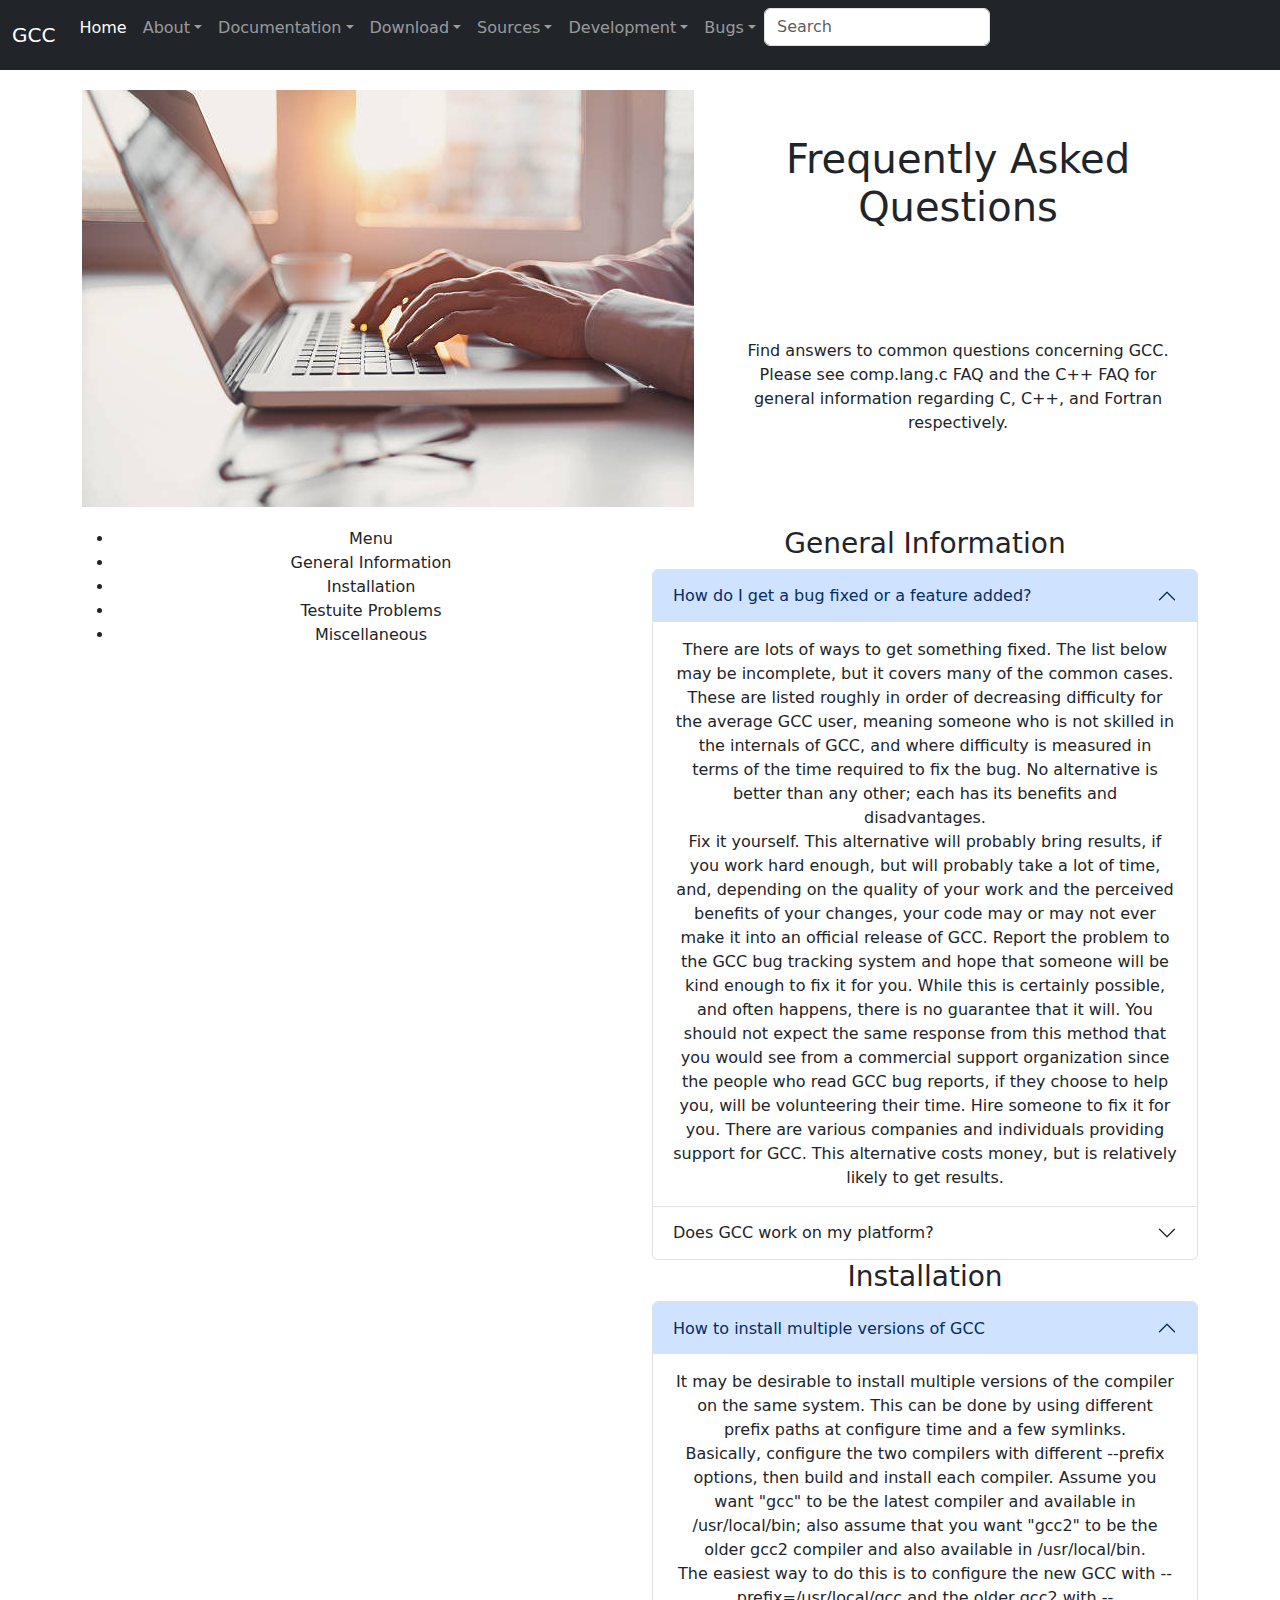
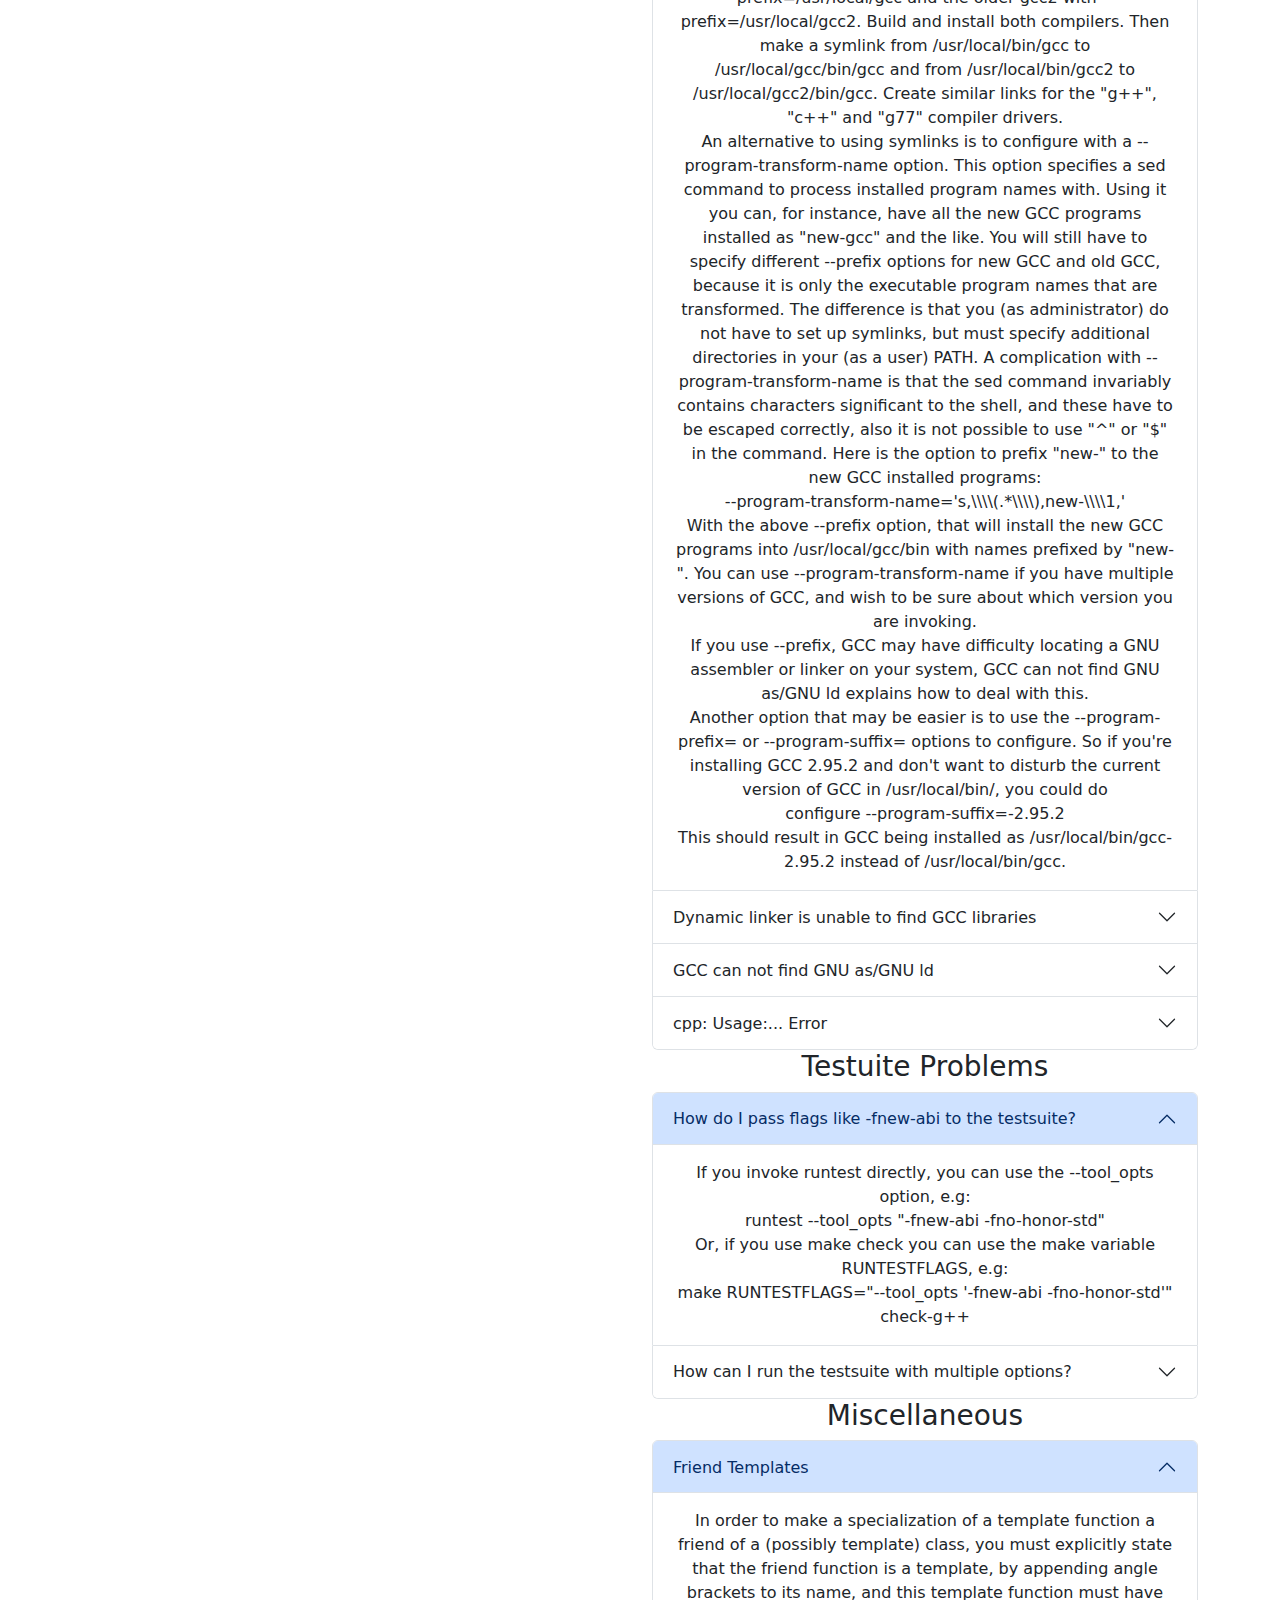
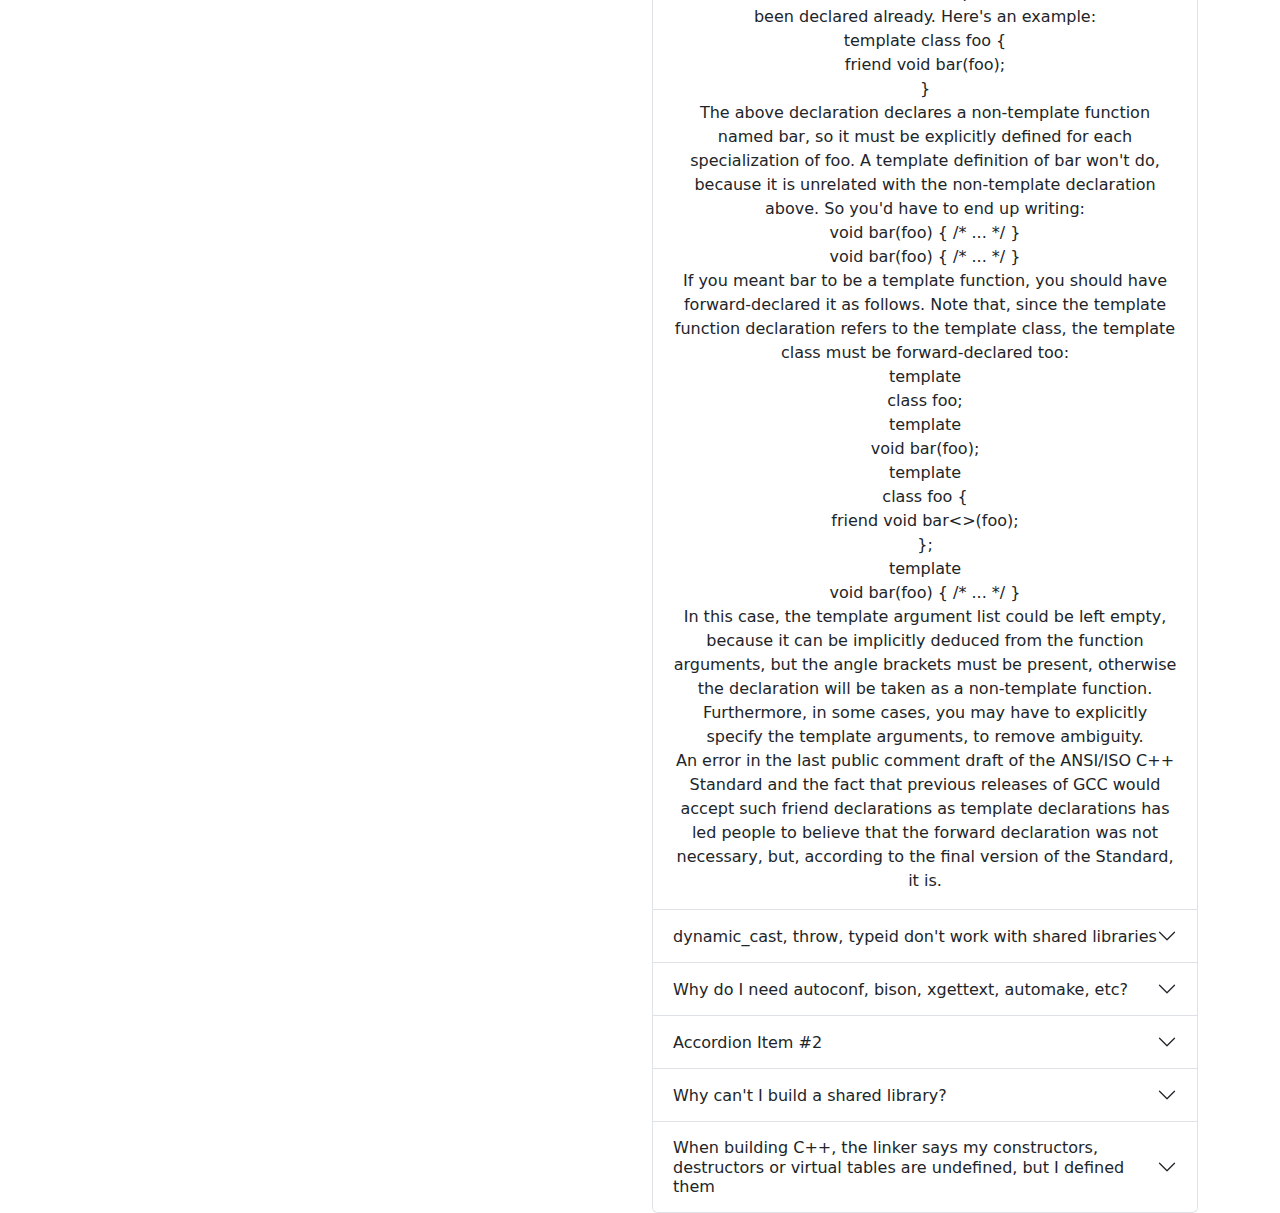
==== GNU_FAQ.html @ 2839c380 "Update GNU_FAQ.html" ====
<html>
	<head>
	<title>
	GCC GNU FAQ
	</title>
	
	<link href="https://cdn.jsdelivr.net/npm/bootstrap@5.3.3/dist/css/bootstrap.min.css" rel="stylesheet" integrity="sha384-QWTKZyjpPEjISv5WaRU9OFeRpok6YctnYmDr5pNlyT2bRjXh0JMhjY6hW+ALEwIH" crossorigin="anonymous">
	
	<style>	
		.col{
			padding-top: 20px;
		}
	
		.FAQ{
			padding-top: 45px;
		}
		
		
		.FAQpara{
			padding-top: 100px;
			padding-bottom: 20px;
			padding-right: 10px;
			padding-left: 10px;
		}
	
	</style>
	</head>
	
	<body>
	<nav class="navbar navbar-expand-lg navbar-dark bg-dark" aria-label="navbar">
		<div class="container-fluid">
			<a class="navbar-brand" href="#">GCC</a>
			<button class="navbar-toggler" type="button" data-bs-toggle="collapse" data-bs-target="#navbarGCC" aria-controls="navbarGCC" aria-expanded="false" aria-label="Toggle navigation">
				<span class="navbar-toggler-icon"></span>
			</button>

			<div class="collapse navbar-collapse" id="navbarGCC">
				<ul class="navbar-nav me-auto mb-2 mb-md-0">
					<li class="nav-item">
						<a class="nav-link active" aria-current="page" href="#">Home</a>
					</li>
					<li class="nav-item dropdown">
						<a class="nav-link dropdown-toggle" href="#" data-bs-toggle="dropdown" aria-expanded="false">About</a>
						<ul class="dropdown-menu">
							<li><a class="dropdown-item" href="https://gcc.gnu.org/gccmission.html">Mission</a></li>
							<li><a class="dropdown-item" href="https://gcc.gnu.org/releases.html">Releases</a></li>
							<li><a class="dropdown-item" href="https://gcc.gnu.org/snapshots.html">Snapshots</a></li>
							<li><a class="dropdown-item" href="https://gcc.gnu.org/lists.html">Mailing Lists</a></li>
							<li><a class="dropdown-item" href="https://gcc.gnu.org/onlinedocs/gcc/Contributors.html">Contributors</a></li>
						</ul>
					</li>
					<li class="nav-item dropdown">
						<a class="nav-link dropdown-toggle" href="#" data-bs-toggle="dropdown" aria-expanded="false">Documentation</a>
						<ul class="dropdown-menu">
							<li><a class="dropdown-item" href="https://gcc.gnu.org/install/">Installation</a></li>
							<li><a class="dropdown-item" href="https://gcc.gnu.org/install/specific.html">Platforms</a></li>
							<li><a class="dropdown-item" href="https://gcc.gnu.org/onlinedocs/">Manual</a></li>
							<li><a class="dropdown-item" href="#">FAQ</a></li>
							<li><a class="dropdown-item" href="https://gcc.gnu.org/wiki">Wiki</a></li>
							<li><a class="dropdown-item" href="https://gcc.gnu.org/readings.html">Pointers</a></li>
						</ul>
					</li>
					<li class="nav-item dropdown">
						<a class="nav-link dropdown-toggle" href="#" data-bs-toggle="dropdown" aria-expanded="false">Download</a>
						<ul class="dropdown-menu">
							<li><a class="dropdown-item" href="https://gcc.gnu.org/mirrors.html">Mirrors</a></li>
							<li><a class="dropdown-item" href="https://gcc.gnu.org/install/binaries.html">Binaries</a></li>
						</ul>
					</li>
					<li class="nav-item dropdown">
						<a class="nav-link dropdown-toggle" href="#" data-bs-toggle="dropdown" aria-expanded="false">Sources</a>
						<ul class="dropdown-menu">
							<li><a class="dropdown-item" href="https://gcc.gnu.org/git.html">Git</a></li>
							<li><a class="dropdown-item" href="https://gcc.gnu.org/gitwrite.html">...write access</a></li>
							<li><a class="dropdown-item" href="https://gcc.gnu.org/rsync.html">Rsync</a></li>
						</ul>
					</li>
					<li class="nav-item dropdown">
						<a class="nav-link dropdown-toggle" href="#" data-bs-toggle="dropdown" aria-expanded="false">Development</a>
						<ul class="dropdown-menu">
							<li><a class="dropdown-item" href="https://gcc.gnu.org/develop.html">Plan</a></li>
							<li><a class="dropdown-item" href="https://gcc.gnu.org/develop.html#timeline">Timeline</a></li>
							<li><a class="dropdown-item" href="https://gcc.gnu.org/contribute.html">Contributing</a></li>
							<li><a class="dropdown-item" href="https://gcc.gnu.org/contributewhy.html">Why contribute?</a></li>
							<li><a class="dropdown-item" href="https://gcc.gnu.org/projects/">Open projects</a></li>
							<li><a class="dropdown-item" href="https://gcc.gnu.org/frontends.html">Front ends</a></li>
							<li><a class="dropdown-item" href="https://gcc.gnu.org/backends.html">Back ends</a></li>
							<li><a class="dropdown-item" href="https://gcc.gnu.org/extensions.html">Extensions</a></li>
							<li><a class="dropdown-item" href="https://gcc.gnu.org/testing/">Testing</a></li>
							<li><a class="dropdown-item" href="https://gcc.gnu.org/benchmarks/">Benchmarks</a></li>
							<li><a class="dropdown-item" href="https://gcc.gnu.org/translation.html">Translations</a></li>
						</ul>
					</li>
					<li class="nav-item dropdown">
						<a class="nav-link dropdown-toggle" href="#" data-bs-toggle="dropdown" aria-expanded="false">Bugs</a>
						<ul class="dropdown-menu">
							<li><a class="dropdown-item" href="https://gcc.gnu.org/bugs/#known">Known bugs</a></li>
							<li><a class="dropdown-item" href="https://gcc.gnu.org/bugs/">How to report</a></li>
							<li><a class="dropdown-item" href="https://gcc.gnu.org/bugzilla/">Bug tracker</a></li>
							<li><a class="dropdown-item" href="https://gcc.gnu.org/bugs/management.html">Management</a></li>
						</ul>
					</li>
				<form role="search">
					<input class="form-control" type="search" placeholder="Search" aria-label="Search">
				</form>
			</div>
		</div>
	</nav>
	
	
	<div class="container text-center">
		<div class="row">
			<div class="col" "p-2 g-col-6">
				<img src="ComputerImage.jpg" alt= "Person typing on a comupter">
			</div>
			<div class="col" "p-2 g-col-6"> 
				<h1 class="FAQ">Frequently Asked Questions</h1>
			
			<div class="pcol" "p-2 g-col-6"> 
				<div class="FAQpara">
					<p>Find answers to common questions concerning GCC.		
					Please see comp.lang.c FAQ and the C++ FAQ for general information regarding C, C++, and Fortran respectively.
					</p>
				</div>
		</div>
    </div>

	<div class="container text-center" "p-2 g-col-2">
		<div class="row">
			<div class="col">
				<ul class="Menu">
					<li><span class="dropdown-item-text">Menu</span></li>
					<li><a class="dropdown-item" href="#">General Information</a></li>
					<li><a class="dropdown-item" href="#">Installation</a></li>
					<li><a class="dropdown-item" href="#">Testuite Problems</a></li>
					<li><a class="dropdown-item" href="#">Miscellaneous</a></li>
				</ul>
			</div>
			<div class="col" "p-2 g-col-8">
				<h3>General Information</h3>
					<div class="accordion" id="accordionExample">
						<div class="accordion-item">
							<h2 class="accordion-header">
							<button class="accordion-button" type="button" data-bs-toggle="collapse" data-bs-target="#collapseOne" aria-expanded="true" aria-controls="collapseOne">
							How do I get a bug fixed or a feature added?
							</button>
							</h2>
					<div id="collapseOne" class="accordion-collapse collapse show" data-bs-parent="#accordionExample">
						<div class="accordion-body">
							There are lots of ways to get something fixed. The list below may be incomplete, but it covers many of the common cases. These are listed roughly in order of decreasing difficulty for the average GCC user, meaning someone who is not skilled in the internals of GCC, and where difficulty is measured in terms of the time required to fix the bug. No alternative is better than any other; each has its benefits and disadvantages.
							<br>
							Fix it yourself. This alternative will probably bring results, if you work hard enough, but will probably take a lot of time, and, depending on the quality of your work and the perceived benefits of your changes, your code may or may not ever make it into an official release of GCC.
							Report the problem to the GCC bug tracking system and hope that someone will be kind enough to fix it for you. While this is certainly possible, and often happens, there is no guarantee that it will. You should not expect the same response from this method that you would see from a commercial support organization since the people who read GCC bug reports, if they choose to help you, will be volunteering their time.
							Hire someone to fix it for you. There are various companies and individuals providing support for GCC. This alternative costs money, but is relatively likely to get results.
						</div>
					</div>
					</div>
						<div class="accordion-item">
							<h2 class="accordion-header">
							<button class="accordion-button collapsed" type="button" data-bs-toggle="collapse" data-bs-target="#collapseTwo" aria-expanded="false" aria-controls="collapseTwo">
							Does GCC work on my platform?
							</button>
							</h2>
					<div id="collapseTwo" class="accordion-collapse collapse" data-bs-parent="#accordionExample">
						<div class="accordion-body">
							The host/target specific installation notes for GCC include information about known problems with installing or using GCC on particular platforms. These are included in the sources for a release in INSTALL/specific.html, and the latest version is always available at the GCC web site. There you also find reports around successful builds.
<!--add link!-->
						</div>
					</div>
					</div>
					</div>
	
		<h3>Installation</h3>
			<div class="accordion" id="accordionExample">
				<div class="accordion-item">
					<h2 class="accordion-header">
						<button class="accordion-button" type="button" data-bs-toggle="collapse" data-bs-target="#collapseOne" aria-expanded="true" aria-controls="collapseOne">
						How to install multiple versions of GCC

					</button>
					</h2>
					<div id="collapseOne" class="accordion-collapse collapse show" data-bs-parent="#accordionExample">
						<div class="accordion-body">
							It may be desirable to install multiple versions of the compiler on the same system. This can be done by using different prefix paths at configure time and a few symlinks.
							<br>
							Basically, configure the two compilers with different --prefix options, then build and install each compiler. Assume you want "gcc" to be the latest compiler and available in /usr/local/bin; also assume that you want "gcc2" to be the older gcc2 compiler and also available in /usr/local/bin.
							<br>
							The easiest way to do this is to configure the new GCC with --prefix=/usr/local/gcc and the older gcc2 with --prefix=/usr/local/gcc2. Build and install both compilers. Then make a symlink from /usr/local/bin/gcc to /usr/local/gcc/bin/gcc and from /usr/local/bin/gcc2 to /usr/local/gcc2/bin/gcc. Create similar links for the "g++", "c++" and "g77" compiler drivers.
							<br>	
							An alternative to using symlinks is to configure with a --program-transform-name option. This option specifies a sed command to process installed program names with. Using it you can, for instance, have all the new GCC programs installed as "new-gcc" and the like. You will still have to specify different --prefix options for new GCC and old GCC, because it is only the executable program names that are transformed. The difference is that you (as administrator) do not have to set up symlinks, but must specify additional directories in your (as a user) PATH. A complication with --program-transform-name is that the sed command invariably contains characters significant to the shell, and these have to be escaped correctly, also it is not possible to use "^" or "$" in the command. Here is the option to prefix "new-" to the new GCC installed programs:
							<br>
							--program-transform-name='s,\\\\(.*\\\\),new-\\\\1,'
							<br>
							With the above --prefix option, that will install the new GCC programs into /usr/local/gcc/bin with names prefixed by "new-". You can use --program-transform-name if you have multiple versions of GCC, and wish to be sure about which version you are invoking.
							<br>
							If you use --prefix, GCC may have difficulty locating a GNU assembler or linker on your system, GCC can not find GNU as/GNU ld explains how to deal with this.
							<br>
							Another option that may be easier is to use the --program-prefix= or --program-suffix= options to configure. So if you're installing GCC 2.95.2 and don't want to disturb the current version of GCC in /usr/local/bin/, you could do
							<br>
							configure --program-suffix=-2.95.2 <other configure options>
							<br>
							This should result in GCC being installed as /usr/local/bin/gcc-2.95.2 instead of /usr/local/bin/gcc.
							</div>
						</div>
				</div>
				<div class="accordion-item">
					<h2 class="accordion-header">
					<button class="accordion-button collapsed" type="button" data-bs-toggle="collapse" data-bs-target="#collapseITwo" aria-expanded="false" aria-controls="collapseITwo">
						Dynamic linker is unable to find GCC libraries

					</button>
					</h2>
					<div id="collapseITwo" class="accordion-collapse collapse" data-bs-parent="#accordionInstall">
					<div class="accordion-body">
						This problem manifests itself by programs not finding shared libraries they depend on when the programs are started. (This often shows around libstdc++.)
						<br>
						GCC does not specify a runpath so that the dynamic linker can find dynamic libraries at runtime.
						<br>
						The short explanation is that if you always pass a -R option to the linker, your programs become dependent on directories which may be NFS mounted, and programs — even those which do not require these directories — may hang unnecessarily when an NFS server goes down. (SunOS effectively always passed a -R option for every -L option; this was a bad idea, and it was removed for Solaris.)
						<br>
						However, if you feel you really need such an option to be passed automatically to the linker, you may add it to a GCC specs file. This file can be created using gcc -dumpspecs and passed to GCC using the -specs= option. You may add linker flags such as -R or -rpath, depending on platform and linker, to the *link or *lib specs.
						<br>
						Alternately the syntax -Wl,option can be used to ask GCC to transfer the flag option to the linker.
						<br>
						Another alternative is to install a wrapper script around gcc, g++ or ld that adds the appropriate directory to the environment variable LD_RUN_PATH or equivalent (again, it's platform-dependent).

					</div>
					</div>
				</div>
				<div class="accordion-item">
					<h2 class="accordion-header">
					<button class="accordion-button collapsed" type="button" data-bs-toggle="collapse" data-bs-target="#collapseIThree" aria-expanded="false" aria-controls="collapseIThree">
						GCC can not find GNU as/GNU ld

					</button>
					</h2>
					<div id="collapseIThree" class="accordion-collapse collapse" data-bs-parent="#accordionInstall">
					<div class="accordion-body">
						GCC searches the PATH for an assembler and a linker, but it only does so after searching a directory list hard-coded in the GCC executables. Since, on most platforms, the hard-coded list includes directories in which the system assembler and linker can be found, you may have to take one of the following actions to arrange that GCC uses the GNU versions of those programs.
						<br>
						To ensure that GCC finds the GNU assembler (the GNU linker), which are required by some configurations, you should configure these with the same --prefix option as you used for GCC. Then build & install GNU as (GNU ld) and proceed with building GCC.
						<br>
						Another alternative is to create links to GNU as and ld in any of the directories printed by the command `gcc -print-search-dirs | grep '^programs:''. The link to `ld' should be named `real-ld' if `ld' already exists. If such links do not exist while you're compiling GCC, you may have to create them in the build directories too, within the gcc directory and in all the gcc/stage* subdirectories.
						<br>
						GCC 2.95 allows you to specify the full pathname of the assembler and the linker to use. The configure flags are `--with-as=/path/to/as' and `--with-ld=/path/to/ld'. GCC will try to use these pathnames before looking for `as' or `(real-)ld' in the standard search dirs. If, at configure-time, the specified programs are found to be GNU utilities, `--with-gnu-as' and `--with-gnu-ld' need not be used; these flags will be auto-detected. One drawback of this option is that it won't allow you to override the search path for assembler and linker with command-line options -B/path/ if the specified filenames exist.


					</div>
				</div>
				</div>
				<div class="accordion-item">
					<h2 class="accordion-header">
					<button class="accordion-button collapsed" type="button" data-bs-toggle="collapse" data-bs-target="#collapseIFour" aria-expanded="false" aria-controls="collapseIFour">
						cpp: Usage:... Error
					</button>
					</h2>
					<div id="collapseIFour" class="accordion-collapse collapse" data-bs-parent="#accordionInstall">
					<div class="accordion-body">
					<button class="accordion-button collapsed" type="button" data-bs-toggle="collapse" data-bs-target="#collapseIFour" aria-expanded="false" aria-controls="collapseIFour">
						If you get an error like this when building GCC (particularly when building __mulsi3), then you likely have a problem with your environment variables.
						<br>
							cpp: Usage: /usr/lib/gcc-lib/i586-unknown-linux-gnulibc1/2.7.2.3/cpp
							[switches] input output
						<br>
						First look for an explicit '.' in either LIBRARY_PATH or GCC_EXEC_PREFIX from your environment. If you do not find an explicit '.', look for an empty pathname in those variables. Note that ':' at either the start or end of these variables is an implicit '.' and will cause problems.
						<br>
						Also note '::' in these paths will also cause similar problems.
					</div>
					</div>
				</div>
		</div>
		
		<h3>Testuite Problems</h3>
			<div class="accordion" id="accordionExample">
				<div class="accordion-item">
					<h2 class="accordion-header">
						<button class="accordion-button" type="button" data-bs-toggle="collapse" data-bs-target="#collapseOne" aria-expanded="true" aria-controls="collapseOne">
						How do I pass flags like -fnew-abi to the testsuite?
						</button>
						</h2>
						<div id="collapseOne" class="accordion-collapse collapse show" data-bs-parent="#accordionExample">
						<div class="accordion-body">
						If you invoke runtest directly, you can use the --tool_opts option, e.g:
						<br>
						runtest --tool_opts "-fnew-abi -fno-honor-std" <other options>
						<br>
						Or, if you use make check you can use the make variable RUNTESTFLAGS, e.g:
						<br>
						make RUNTESTFLAGS="--tool_opts '-fnew-abi -fno-honor-std'" check-g++
					</div>
					</div>
					</div>
					<div class="accordion-item">
						<h2 class="accordion-header">
							<button class="accordion-button collapsed" type="button" data-bs-toggle="collapse" data-bs-target="#collapseTPTwo" aria-expanded="false" aria-controls="collapseTPTwo">
						How can I run the testsuite with multiple options?

							</button>
						</h2>
						<div id="collapseTPTwo" class="accordion-collapse collapse" data-bs-parent="#accordionTP">
						<div class="accordion-body">
						If you invoke runtest directly, you can use the --target_board option, e.g:
						<br>
						runtest --target_board "unix{-fPIC,-fpic,}" <other options>
						<br>
						Or, if you use make check you can use the make variable RUNTESTFLAGS, e.g:
						<br>
						make RUNTESTFLAGS="--target_board 'unix{-fPIC,-fpic,}'" check-gcc
						<br>
						Either of these examples will run the tests three times. Once with -fPIC, once with -fpic, and once with no additional flags.
						<br>
						This technique is particularly useful on multilibbed targets.
						</div>
						</div>
				  </div>
				</div>
		
		<h3>Miscellaneous</h3>
			<div class="accordion" id="accordionExample">
				<div class="accordion-item">
					<h2 class="accordion-header">
						<button class="accordion-button" type="button" data-bs-toggle="collapse" data-bs-target="#collapseOne" aria-expanded="true" aria-controls="collapseOne">
							Friend Templates
						</button>
					</h2>
			<div id="collapseOne" class="accordion-collapse collapse show" data-bs-parent="#accordionExample">
				<div class="accordion-body">
					In order to make a specialization of a template function a friend of a (possibly template) class, you must explicitly state that the friend function is a template, by appending angle brackets to its name, and this template function must have been declared already. Here's an example:
					<br>
					template <typename T> class foo {
					<br>
					friend void bar(foo<T>);
					<br>
					}
					<br>
					The above declaration declares a non-template function named bar, so it must be explicitly defined for each specialization of foo. A template definition of bar won't do, because it is unrelated with the non-template declaration above. So you'd have to end up writing:
					<br>
					void bar(foo<int>) { /* ... */ }
					<br>
					void bar(foo<void>) { /* ... */ }
					<br>
					If you meant bar to be a template function, you should have forward-declared it as follows. Note that, since the template function declaration refers to the template class, the template class must be forward-declared too:
					<br>
					template <typename T>
					<br>
					class foo;
					<br>
					template <typename T>
					<br>
					void bar(foo<T>);
					<br>
					template <typename T>
					<br>
					class foo {
					<br>
					friend void bar<>(foo<T>);
					<br>
					};
					<br>
					template <typename T>
					<br>
					void bar(foo<T>) { /* ... */ }
					<br>
					In this case, the template argument list could be left empty, because it can be implicitly deduced from the function arguments, but the angle brackets must be present, otherwise the declaration will be taken as a non-template function. Furthermore, in some cases, you may have to explicitly specify the template arguments, to remove ambiguity.
					<br>
					An error in the last public comment draft of the ANSI/ISO C++ Standard and the fact that previous releases of GCC would accept such friend declarations as template declarations has led people to believe that the forward declaration was not necessary, but, according to the final version of the Standard, it is.
					<br>			
				</div>
			</div>
				</div>
				<div class="accordion-item">
					<h2 class="accordion-header">
						<button class="accordion-button collapsed" type="button" data-bs-toggle="collapse" data-bs-target="#collapseTwo" aria-expanded="false" aria-controls="collapseTwo">
							dynamic_cast, throw, typeid don't work with shared libraries
						</button>
					</h2>
				<div id="collapseTwo" class="accordion-collapse collapse" data-bs-parent="#accordionExample">
				<div class="accordion-body">
					The new C++ ABI in the GCC 3.0 series uses address comparisons, rather than string compares, to determine type equality. This leads to better performance. Like other objects that have to be present in the final executable, these std::type_info objects have what is called vague linkage because they are not tightly bound to any one particular translation unit (object file). The compiler has to emit them in any translation unit that requires their presence, and then rely on the linking and loading process to make sure that only one of them is active in the final executable. With static linking all of these symbols are resolved at link time, but with dynamic linking, further resolution occurs at load time. You have to ensure that objects within a shared library are resolved against objects in the executable and other shared libraries.
					<br>
					For a program which is linked against a shared library, no additional precautions are needed.
					<br>
					You cannot create a shared library with the "-Bsymbolic" option, as that prevents the resolution described above.
					<br>
					If you use dlopen to explicitly load code from a shared library, you must do several things. First, export global symbols from the executable by linking it with the "-E" flag (you will have to specify this as "-Wl,-E" if you are invoking the linker in the usual manner from the compiler driver, g++). You must also make the external symbols in the loaded library available for subsequent libraries by providing the RTLD_GLOBAL flag to dlopen. The symbol resolution can be immediate or lazy.
					<br>
					Template instantiations are another, user visible, case of objects with vague linkage, which needs similar resolution. If you do not take the above precautions, you may discover that a template instantiation with the same argument list, but instantiated in multiple translation units, has several addresses, depending in which translation unit the address is taken. (This is not an exhaustive list of the kind of objects which have vague linkage and are expected to be resolved during linking & loading.)
					<br>
					If you are worried about different objects with the same name colliding during the linking or loading process, then you should use namespaces to disambiguate them. Giving distinct objects with global linkage the same name is a violation of the One Definition Rule (ODR) [basic.def.odr].
					<br>
					For more details about the way that GCC implements these and other C++ features, please read the C++ ABI specification. Note the std::type_info objects which must be resolved all begin with "_ZTS". Refer to ld's documentation for a description of the "-E" & "-Bsymbolic" flags.
				</div>
				</div>
			</div>
				<div class="accordion-item">
					<h2 class="accordion-header">
						<button class="accordion-button collapsed" type="button" data-bs-toggle="collapse" data-bs-target="#collapseThree" aria-expanded="false" aria-controls="collapseThree">
							Why do I need autoconf, bison, xgettext, automake, etc?

						</button>
					</h2>
				<div id="collapseThree" class="accordion-collapse collapse" data-bs-parent="#accordionExample">
				<div class="accordion-body">
						If you're using diffs up dated from one snapshot to the next, or if you're using the SVN repository, you may need several additional programs to build GCC.
						<br>
						These include, but are not necessarily limited to autoconf, automake, bison, and xgettext.
						<br>
						This is necessary because neither diff nor cvs keep timestamps correct. This causes problems for generated files as "make" may think those generated files are out of date and try to regenerate them.
						<br>
						An easy way to work around this problem is to use the gcc_update script in the contrib subdirectory of GCC, which handles this transparently without requiring installation of any additional tools.
						<br>
						If you modified some sources or when building from SVN you may also need some additional tools.
				</div>
				</div>
				</div>
				<div class="accordion-item">
					<h2 class="accordion-header">
						<button class="accordion-button collapsed" type="button" data-bs-toggle="collapse" data-bs-target="#collapseTwo" aria-expanded="false" aria-controls="collapseTwo">
							Accordion Item #2
						</button>
					</h2>
				<div id="collapseTwo" class="accordion-collapse collapse" data-bs-parent="#accordionExample">
				<div class="accordion-body">
					<strong>This is the second item's accordion body.</strong> It is hidden by default, until the collapse plugin adds the appropriate classes that we use to style each element. These classes control the overall appearance, as well as the showing and hiding via CSS transitions. You can modify any of this with custom CSS or overriding our default variables. It's also worth noting that just about any HTML can go within the <code>.accordion-body</code>, though the transition does limit overflow.
				</div>
				</div>
			</div>
			<div class="accordion-item">
					<h2 class="accordion-header">
						<button class="accordion-button collapsed" type="button" data-bs-toggle="collapse" data-bs-target="#collapseTwo" aria-expanded="false" aria-controls="collapseTwo">
							Why can't I build a shared library?

						</button>
					</h2>
				<div id="collapseTwo" class="accordion-collapse collapse" data-bs-parent="#accordionExample">
				<div class="accordion-body">
					When building a shared library you may get an error message from the linker like `assert pure-text failed:' or `DP relative code in file'.
					<br>
					This kind of error occurs when you've failed to provide proper flags to gcc when linking the shared library.
					<br>
					You can get this error even if all the .o files for the shared library were compiled with the proper PIC option. When building a shared library, gcc will compile additional code to be included in the library. That additional code must also be compiled with the proper PIC option.
					<br>
					Adding the proper PIC option (-fpic or -fPIC) to the link line which creates the shared library will fix this problem on targets that support PIC in this manner. For example:
					<br>
					gcc -c -fPIC myfile.c
					<br>
					gcc -shared -o libmyfile.so -fPIC myfile.o

				</div>
				</div>
			</div>
			<div class="accordion-item">
					<h2 class="accordion-header">
						<button class="accordion-button collapsed" type="button" data-bs-toggle="collapse" data-bs-target="#collapseTwo" aria-expanded="false" aria-controls="collapseTwo">
							When building C++, the linker says my constructors, destructors or virtual tables are undefined, but I defined them

						</button>
					</h2>
				<div id="collapseTwo" class="accordion-collapse collapse" data-bs-parent="#accordionExample">
				<div class="accordion-body">
				The ISO C++ Standard specifies that all virtual methods of a class that are not pure-virtual must be defined, but does not require any diagnostic for violations of this rule [class.virtual]/8. Based on this assumption, GCC will only emit the implicitly defined constructors, the assignment operator, the destructor and the virtual table of a class in the translation unit that defines its first such non-inline method.
				<br>
				Therefore, if you fail to define this particular method, the linker may complain about the lack of definitions for apparently unrelated symbols. Unfortunately, in order to improve this error message, it might be necessary to change the linker, and this can't always be done.
				<br>
				The solution is to ensure that all virtual methods that are not pure are defined. Note that a destructor must be defined even if it is declared pure-virtual [class.dtor]/7.
				</div>
				</div>
			</div>
	</div>
		
		
<!--
			<div class="accordion" id="accordionMisc">
					<div class="accordion-item">
				<h2 class="accordion-header">
					<button class="accordion-button collapsed" type="button" data-bs-toggle="collapse" data-bs-target="#collapseMone" aria-expanded="false" aria-controls="collapseMone">
						Accordion Item #1
					</button>
				</h2>
				<div id="collapseMone" class="accordion-collapse collapse" data-bs-parent="#accordionMisc">
				<div class="accordion-body">
						<strong>This is the second item's accordion body.</strong> It is hidden by default, until the collapse plugin adds the appropriate classes that we use to style each element. These classes control the overall appearance, as well as the showing and hiding via CSS transitions. You can modify any of this with custom CSS or overriding our default variables. It's also worth noting that just about any HTML can go within the <code>.accordion-body</code>, though the transition does limit overflow.
					</div>
					</div>
				</div>
					<div class="accordion-item">
					<h2 class="accordion-header">
					<button class="accordion-button collapsed" type="button" data-bs-toggle="collapse" data-bs-target="#collapseMTwo" aria-expanded="false" aria-controls="collapseMTwo">
						Accordion Item #2
					</button>
					</h2>
					<div id="collapseMTwo" class="accordion-collapse collapse" data-bs-parent="#accordionMisc">
						<div class="accordion-body">
						<strong>This is the second item's accordion body.</strong> It is hidden by default, until the collapse plugin adds the appropriate classes that we use to style each element. These classes control the overall appearance, as well as the showing and hiding via CSS transitions. You can modify any of this with custom CSS or overriding our default variables. It's also worth noting that just about any HTML can go within the <code>.accordion-body</code>, though the transition does limit overflow.
					</div>
					</div>
					</div>
				<div class="accordion-item">
					<h2 class="accordion-header">
					<button class="accordion-button collapsed" type="button" data-bs-toggle="collapse" data-bs-target="#collapseMThree" aria-expanded="false" aria-controls="collapseMThree">
						Accordion Item #3
					</button>
					</h2>
					<div id="collapseMThree" class="accordion-collapse collapse" data-bs-parent="#accordionMisc">
					<div class="accordion-body">
					<strong>This is the third item's accordion body.</strong> It is hidden by default, until the collapse plugin adds the appropriate classes that we use to style each element. These classes control the overall appearance, as well as the showing and hiding via CSS transitions. You can modify any of this with custom CSS or overriding our default variables. It's also worth noting that just about any HTML can go within the <code>.accordion-body</code>, though the transition does limit overflow.
					</div>
					</div>
				</div>
				<div class="accordion-item">
					<h2 class="accordion-header">
					<button class="accordion-button collapsed" type="button" data-bs-toggle="collapse" data-bs-target="#collapseMFour" aria-expanded="false" aria-controls="collapseMFour">
						Accordion Item #4
					</button>
					</h2>
					<div id="collapseMFour" class="accordion-collapse collapse" data-bs-parent="#accordionMisc">
					<div class="accordion-body">
						<strong>This is the second item's accordion body.</strong> It is hidden by default, until the collapse plugin adds the appropriate classes that we use to style each element. These classes control the overall appearance, as well as the showing and hiding via CSS transitions. You can modify any of this with custom CSS or overriding our default variables. It's also worth noting that just about any HTML can go within the <code>.accordion-body</code>, though the transition does limit overflow.
					</div>
					</div>
				</div
				<div class="accordion-item">
					<h2 class="accordion-header">
					<button class="accordion-button collapsed" type="button" data-bs-toggle="collapse" data-bs-target="#collapseMFive" aria-expanded="false" aria-controls="collapseMFive">
						Accordion Item #5
					</button>
					</h2>
					<div id="collapseMFive" class="accordion-collapse collapse" data-bs-parent="#accordionMisc">
					<div class="accordion-body">
						<strong>This is the second item's accordion body.</strong> It is hidden by default, until the collapse plugin adds the appropriate classes that we use to style each element. These classes control the overall appearance, as well as the showing and hiding via CSS transitions. You can modify any of this with custom CSS or overriding our default variables. It's also worth noting that just about any HTML can go within the <code>.accordion-body</code>, though the transition does limit overflow.
					</div>
					</div>
				</div>
				<div class="accordion-item">
					<h2 class="accordion-header">
					<button class="accordion-button collapsed" type="button" data-bs-toggle="collapse" data-bs-target="#collapseMSix" aria-expanded="false" aria-controls="collapseMSix">
						Accordion Item #6
					</button>
				</h2>
					<div id="collapseMSix" class="accordion-collapse collapse" data-bs-parent="#accordionMisc">
					<div class="accordion-body">
						<strong>This is the third item's accordion body.</strong> It is hidden by default, until the collapse plugin adds the appropriate classes that we use to style each element. These classes control the overall appearance, as well as the showing and hiding via CSS transitions. You can modify any of this with custom CSS or overriding our default variables. It's also worth noting that just about any HTML can go within the <code>.accordion-body</code>, though the transition does limit overflow.
					</div>
				</div>
				</div>
			</div>
!-->
		
	</body>
	<script src="https://cdn.jsdelivr.net/npm/bootstrap@5.3.3/dist/js/bootstrap.bundle.min.js" integrity="sha384-YvpcrYf0tY3lHB60NNkmXc5s9fDVZLESaAA55NDzOxhy9GkcIdslK1eN7N6jIeHz" crossorigin="anonymous"></script>
</html>
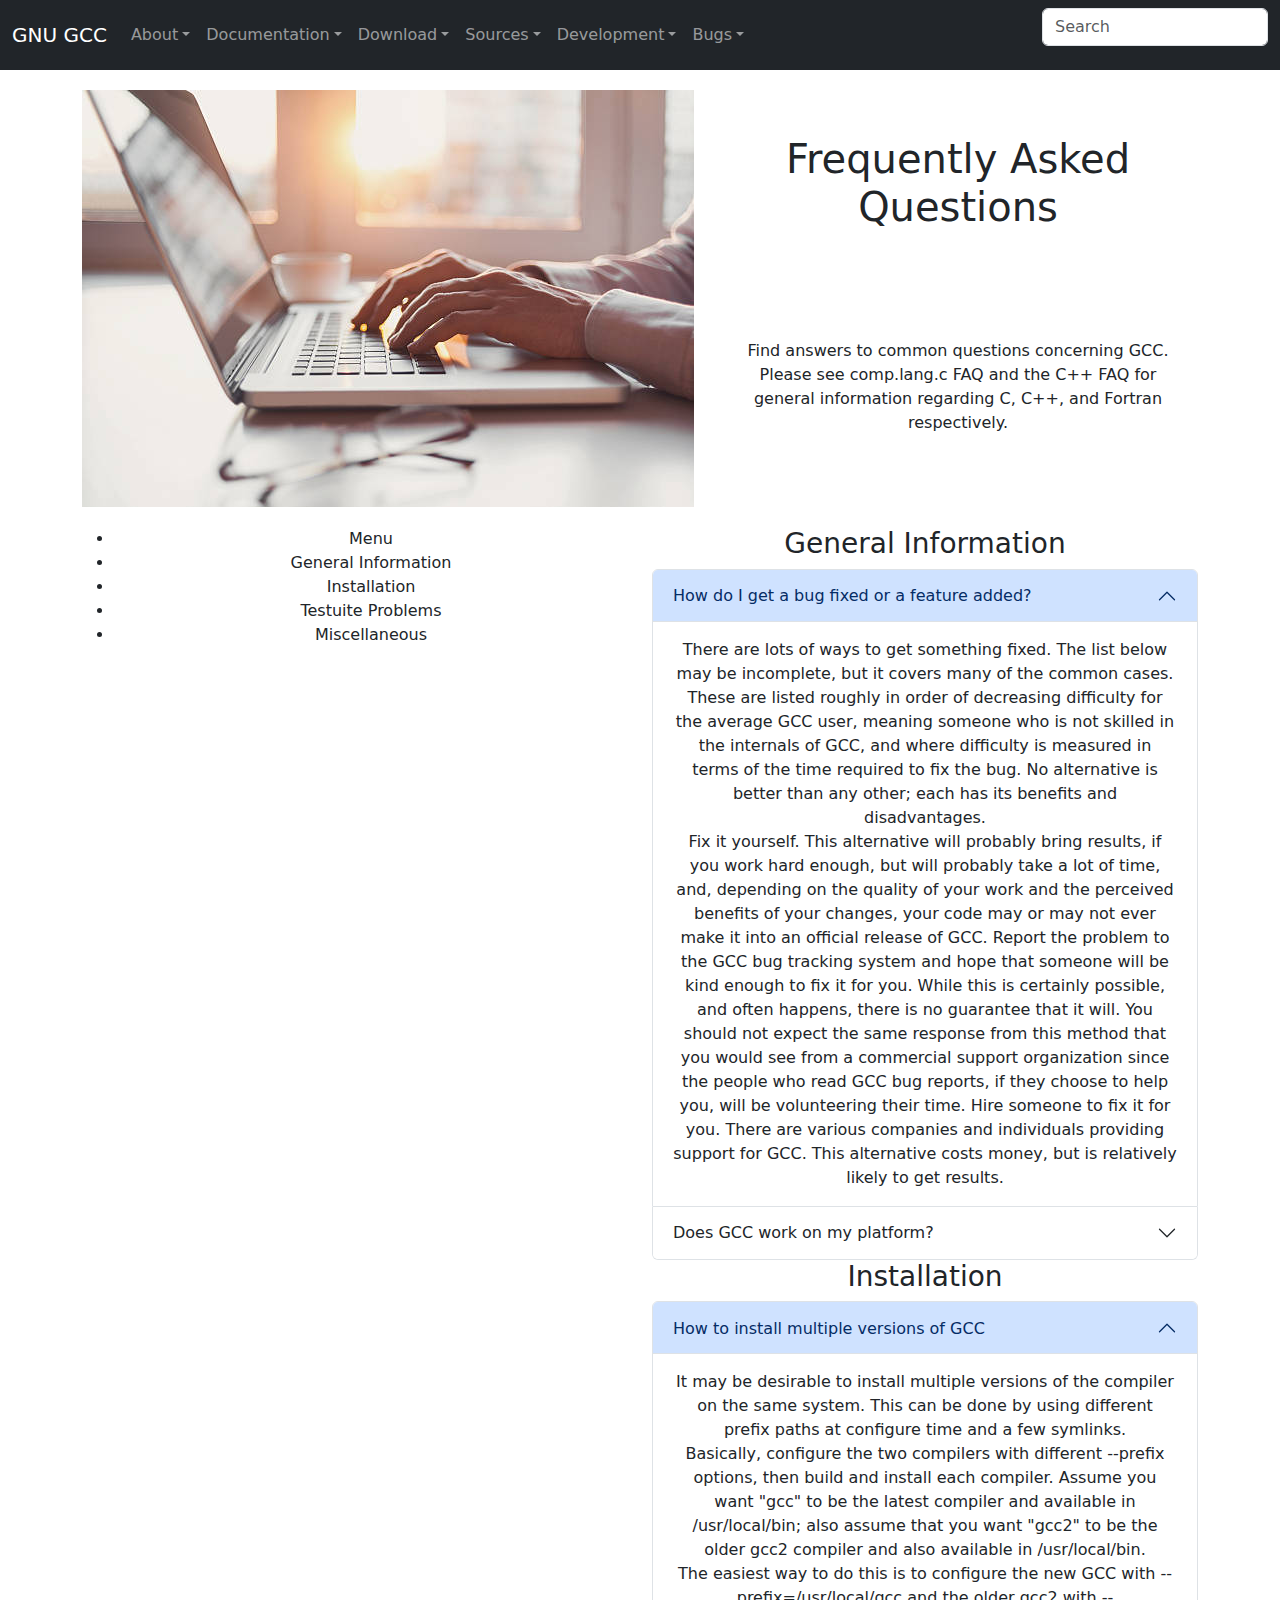
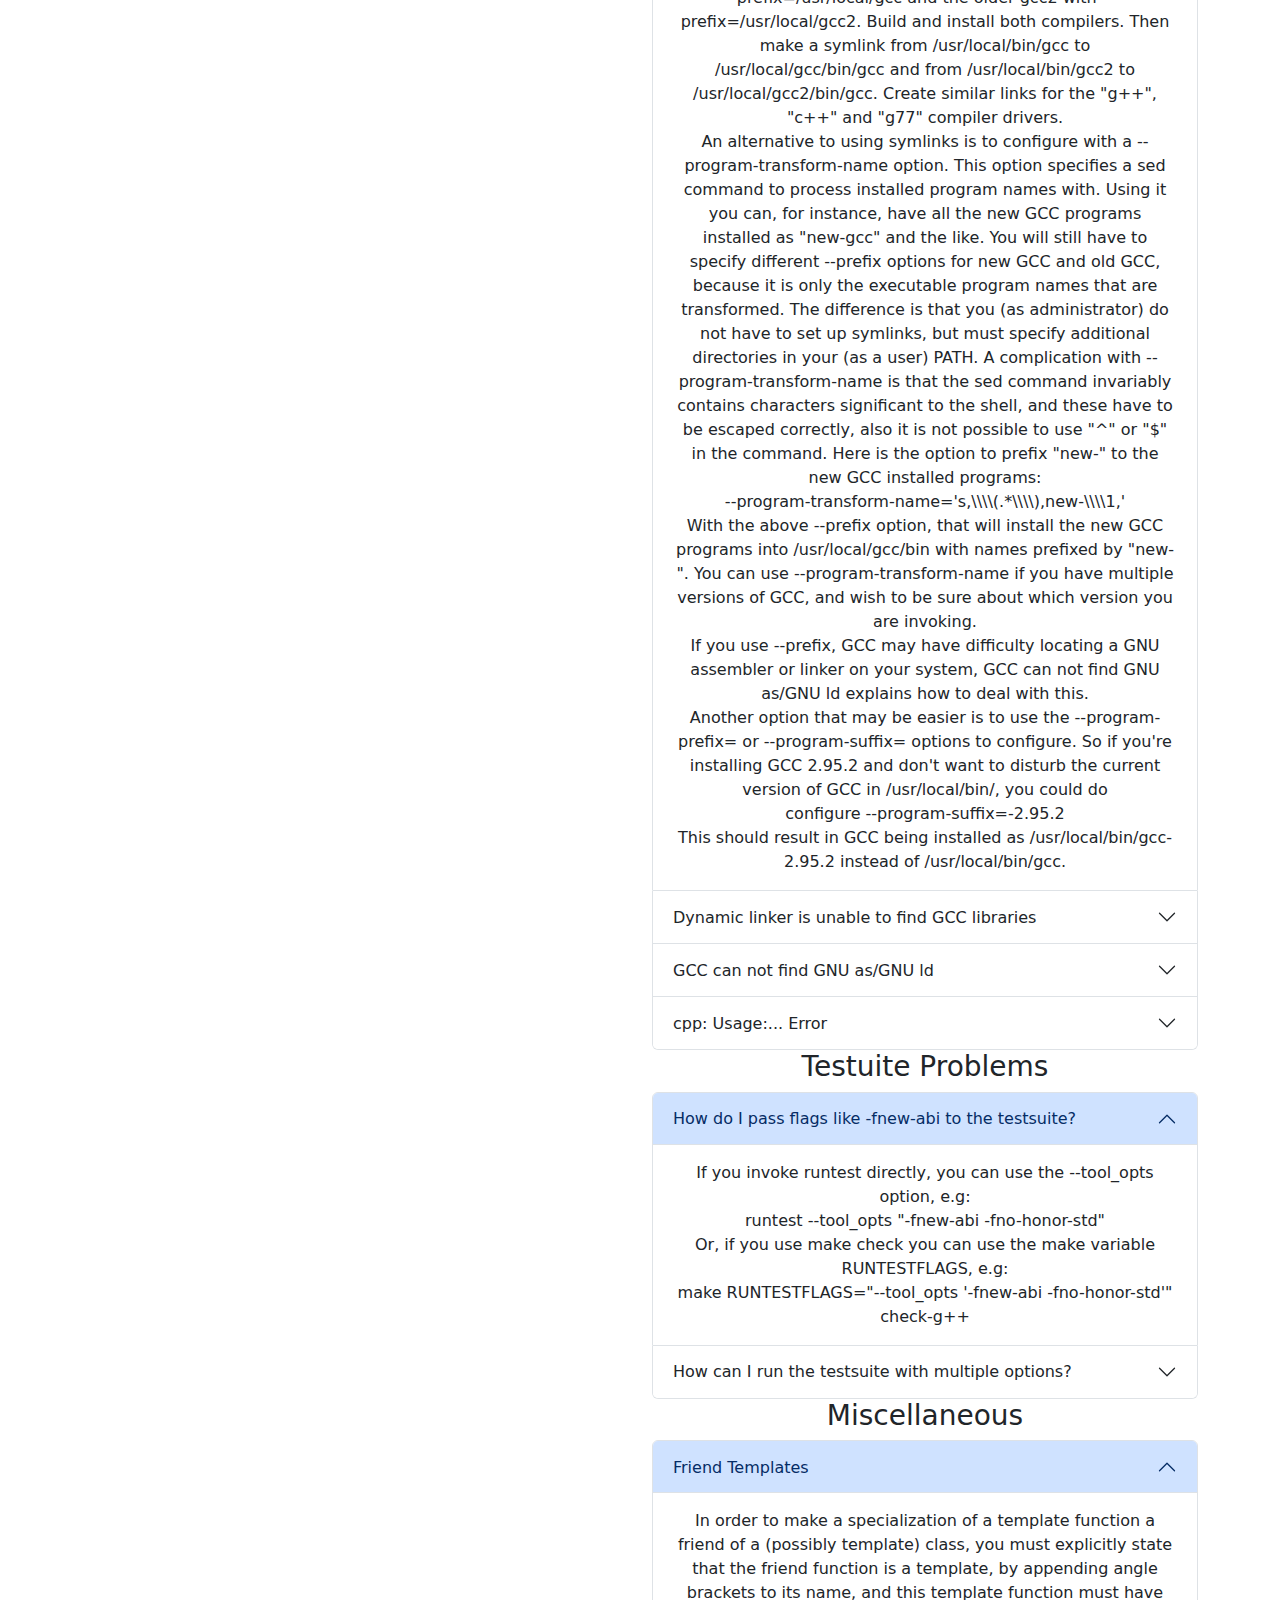
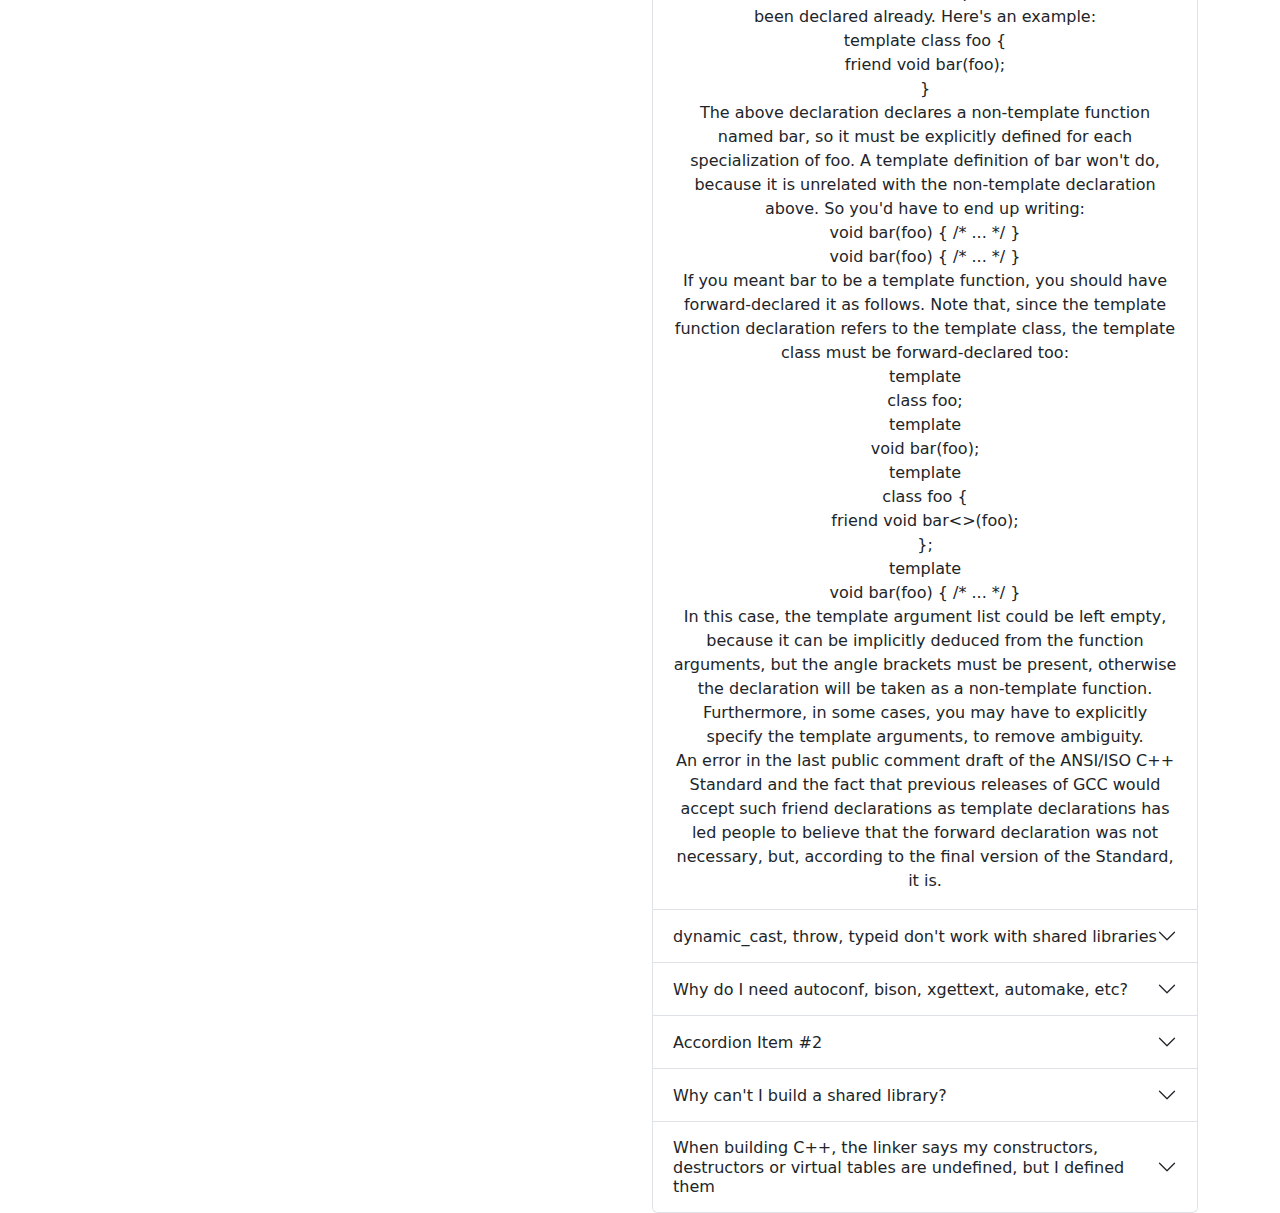
==== commit 57752fdc: "Update GNU_FAQ.html" ====
--- a/GNU_FAQ.html
+++ b/GNU_FAQ.html
@@ -27,84 +27,83 @@
 	</head>
 	
 	<body>
-	<nav class="navbar navbar-expand-lg navbar-dark bg-dark" aria-label="navbar">
-		<div class="container-fluid">
-			<a class="navbar-brand" href="#">GCC</a>
-			<button class="navbar-toggler" type="button" data-bs-toggle="collapse" data-bs-target="#navbarGCC" aria-controls="navbarGCC" aria-expanded="false" aria-label="Toggle navigation">
-				<span class="navbar-toggler-icon"></span>
-			</button>
-
-			<div class="collapse navbar-collapse" id="navbarGCC">
-				<ul class="navbar-nav me-auto mb-2 mb-md-0">
-					<li class="nav-item">
-						<a class="nav-link active" aria-current="page" href="#">Home</a>
-					</li>
-					<li class="nav-item dropdown">
-						<a class="nav-link dropdown-toggle" href="#" data-bs-toggle="dropdown" aria-expanded="false">About</a>
-						<ul class="dropdown-menu">
-							<li><a class="dropdown-item" href="https://gcc.gnu.org/gccmission.html">Mission</a></li>
-							<li><a class="dropdown-item" href="https://gcc.gnu.org/releases.html">Releases</a></li>
-							<li><a class="dropdown-item" href="https://gcc.gnu.org/snapshots.html">Snapshots</a></li>
-							<li><a class="dropdown-item" href="https://gcc.gnu.org/lists.html">Mailing Lists</a></li>
-							<li><a class="dropdown-item" href="https://gcc.gnu.org/onlinedocs/gcc/Contributors.html">Contributors</a></li>
-						</ul>
-					</li>
-					<li class="nav-item dropdown">
-						<a class="nav-link dropdown-toggle" href="#" data-bs-toggle="dropdown" aria-expanded="false">Documentation</a>
-						<ul class="dropdown-menu">
-							<li><a class="dropdown-item" href="https://gcc.gnu.org/install/">Installation</a></li>
-							<li><a class="dropdown-item" href="https://gcc.gnu.org/install/specific.html">Platforms</a></li>
-							<li><a class="dropdown-item" href="https://gcc.gnu.org/onlinedocs/">Manual</a></li>
-							<li><a class="dropdown-item" href="#">FAQ</a></li>
-							<li><a class="dropdown-item" href="https://gcc.gnu.org/wiki">Wiki</a></li>
-							<li><a class="dropdown-item" href="https://gcc.gnu.org/readings.html">Pointers</a></li>
-						</ul>
-					</li>
-					<li class="nav-item dropdown">
-						<a class="nav-link dropdown-toggle" href="#" data-bs-toggle="dropdown" aria-expanded="false">Download</a>
-						<ul class="dropdown-menu">
-							<li><a class="dropdown-item" href="https://gcc.gnu.org/mirrors.html">Mirrors</a></li>
-							<li><a class="dropdown-item" href="https://gcc.gnu.org/install/binaries.html">Binaries</a></li>
-						</ul>
-					</li>
-					<li class="nav-item dropdown">
-						<a class="nav-link dropdown-toggle" href="#" data-bs-toggle="dropdown" aria-expanded="false">Sources</a>
-						<ul class="dropdown-menu">
-							<li><a class="dropdown-item" href="https://gcc.gnu.org/git.html">Git</a></li>
-							<li><a class="dropdown-item" href="https://gcc.gnu.org/gitwrite.html">...write access</a></li>
-							<li><a class="dropdown-item" href="https://gcc.gnu.org/rsync.html">Rsync</a></li>
-						</ul>
-					</li>
-					<li class="nav-item dropdown">
-						<a class="nav-link dropdown-toggle" href="#" data-bs-toggle="dropdown" aria-expanded="false">Development</a>
-						<ul class="dropdown-menu">
-							<li><a class="dropdown-item" href="https://gcc.gnu.org/develop.html">Plan</a></li>
-							<li><a class="dropdown-item" href="https://gcc.gnu.org/develop.html#timeline">Timeline</a></li>
-							<li><a class="dropdown-item" href="https://gcc.gnu.org/contribute.html">Contributing</a></li>
-							<li><a class="dropdown-item" href="https://gcc.gnu.org/contributewhy.html">Why contribute?</a></li>
-							<li><a class="dropdown-item" href="https://gcc.gnu.org/projects/">Open projects</a></li>
-							<li><a class="dropdown-item" href="https://gcc.gnu.org/frontends.html">Front ends</a></li>
-							<li><a class="dropdown-item" href="https://gcc.gnu.org/backends.html">Back ends</a></li>
-							<li><a class="dropdown-item" href="https://gcc.gnu.org/extensions.html">Extensions</a></li>
-							<li><a class="dropdown-item" href="https://gcc.gnu.org/testing/">Testing</a></li>
-							<li><a class="dropdown-item" href="https://gcc.gnu.org/benchmarks/">Benchmarks</a></li>
-							<li><a class="dropdown-item" href="https://gcc.gnu.org/translation.html">Translations</a></li>
-						</ul>
-					</li>
-					<li class="nav-item dropdown">
-						<a class="nav-link dropdown-toggle" href="#" data-bs-toggle="dropdown" aria-expanded="false">Bugs</a>
-						<ul class="dropdown-menu">
-							<li><a class="dropdown-item" href="https://gcc.gnu.org/bugs/#known">Known bugs</a></li>
-							<li><a class="dropdown-item" href="https://gcc.gnu.org/bugs/">How to report</a></li>
-							<li><a class="dropdown-item" href="https://gcc.gnu.org/bugzilla/">Bug tracker</a></li>
-							<li><a class="dropdown-item" href="https://gcc.gnu.org/bugs/management.html">Management</a></li>
-						</ul>
-					</li>
-				<form role="search">
-					<input class="form-control" type="search" placeholder="Search" aria-label="Search">
-				</form>
-			</div>
-		</div>
+	<nav class="navbar navbar-expand-md navbar-dark bg-dark" aria-label="navbar example">
+    <div class="container-fluid">
+      <a class="navbar-brand" href="https://alyshaburris.github.io/WebdesignGroupProject/">GNU GCC</a>
+      <button class="navbar-toggler" type="button" data-bs-toggle="collapse" data-bs-target="#navbarsExample04" aria-controls="navbarsExample04" aria-expanded="false" aria-label="Toggle navigation">
+        <span class="navbar-toggler-icon"></span>
+      </button>
+
+      <div class="collapse navbar-collapse" id="navbarsExample04">
+        <ul class="navbar-nav me-auto mb-2 mb-md-0">
+			<li class="nav-item dropdown">
+				<a class="nav-link dropdown-toggle" href="#" data-bs-toggle="dropdown" aria-expanded="false">About</a>
+				<ul class="dropdown-menu">
+					<li><a class="dropdown-item" href="https://gcc.gnu.org/gccmission.html">Mission</a></li>
+					<li><a class="dropdown-item" href="https://gcc.gnu.org/releases.html">Releases</a></li>
+					<li><a class="dropdown-item" href="https://gcc.gnu.org/snapshots.html">Snapshots</a></li>
+					<li><a class="dropdown-item" href="https://gcc.gnu.org/lists.html">Mailing Lists</a></li>
+					<li><a class="dropdown-item" href="https://gcc.gnu.org/onlinedocs/gcc/Contributors.html">Contributors</a></li>
+				</ul>
+				
+			</li>
+			<li class="nav-item dropdown">
+				<a class="nav-link dropdown-toggle" href="#" data-bs-toggle="dropdown" aria-expanded="false">Documentation</a>
+				<ul class="dropdown-menu">
+					<li><a class="dropdown-item" href="https://gcc.gnu.org/install/">Installation</a></li>
+					<li><a class="dropdown-item" href="https://gcc.gnu.org/install/specific.html">Platforms</a></li>
+					<li><a class="dropdown-item" href="https://gcc.gnu.org/onlinedocs/">Manual</a></li>
+					<li><a class="dropdown-item" href="#">FAQ</a></li>
+					<li><a class="dropdown-item" href="https://gcc.gnu.org/wiki">Wiki</a></li>
+					<li><a class="dropdown-item" href="https://gcc.gnu.org/readings.html">Pointers</a></li>
+				</ul>
+			</li>	
+			<li class="nav-item dropdown">
+				<a class="nav-link dropdown-toggle" href="#" data-bs-toggle="dropdown" aria-expanded="false">Download</a>
+				<ul class="dropdown-menu">
+					<li><a class="dropdown-item" href="https://gcc.gnu.org/mirrors.html">Mirrors</a></li>
+					<li><a class="dropdown-item" href="https://gcc.gnu.org/install/binaries.html">Binaries</a></li>
+				</ul>
+			</li>
+			<li class="nav-item dropdown">
+				<a class="nav-link dropdown-toggle" href="#" data-bs-toggle="dropdown" aria-expanded="false">Sources</a>
+				<ul class="dropdown-menu">
+					<li><a class="dropdown-item" href="https://gcc.gnu.org/git.html">Git</a></li>
+					<li><a class="dropdown-item" href="https://gcc.gnu.org/gitwrite.html">...write access</a></li>
+					<li><a class="dropdown-item" href="https://gcc.gnu.org/rsync.html">Rsync</a></li>
+				</ul>
+			</li>
+			<li class="nav-item dropdown">
+				<a class="nav-link dropdown-toggle" href="#" data-bs-toggle="dropdown" aria-expanded="false">Development</a>
+				<ul class="dropdown-menu">
+					<li><a class="dropdown-item" href="https://gcc.gnu.org/develop.html">Plan</a></li>
+					<li><a class="dropdown-item" href="https://gcc.gnu.org/develop.html#timeline">Timeline</a></li>
+					<li><a class="dropdown-item" href="https://gcc.gnu.org/contribute.html">Contributing</a></li>
+					<li><a class="dropdown-item" href="https://gcc.gnu.org/contributewhy.html">Why contribute?</a></li>
+					<li><a class="dropdown-item" href="https://gcc.gnu.org/projects/">Open projects</a></li>
+					<li><a class="dropdown-item" href="https://gcc.gnu.org/frontends.html">Front ends</a></li>
+					<li><a class="dropdown-item" href="https://gcc.gnu.org/backends.html">Back ends</a></li>
+					<li><a class="dropdown-item" href="https://gcc.gnu.org/extensions.html">Extensions</a></li>
+					<li><a class="dropdown-item" href="https://gcc.gnu.org/testing/">Testing</a></li>
+					<li><a class="dropdown-item" href="https://gcc.gnu.org/benchmarks/">Benchmarks</a></li>
+					<li><a class="dropdown-item" href="https://gcc.gnu.org/translation.html">Translations</a></li>
+				</ul>
+			</li>
+			<li class="nav-item dropdown">
+				<a class="nav-link dropdown-toggle" href="#" data-bs-toggle="dropdown" aria-expanded="false">Bugs</a>
+				<ul class="dropdown-menu">
+					<li><a class="dropdown-item" href="https://gcc.gnu.org/bugs/#known">Known bugs</a></li>
+					<li><a class="dropdown-item" href="https://gcc.gnu.org/bugs/">How to report</a></li>
+					<li><a class="dropdown-item" href="https://gcc.gnu.org/bugzilla/">Bug tracker</a></li>
+					<li><a class="dropdown-item" href="https://gcc.gnu.org/bugs/management.html">Management</a></li>
+				</ul>
+			</li>
+        </ul>
+        <form role="search">
+          <input class="form-control" type="search" placeholder="Search" aria-label="Search">
+        </form>
+      </div>
+    </div>
 	</nav>
 	
 	
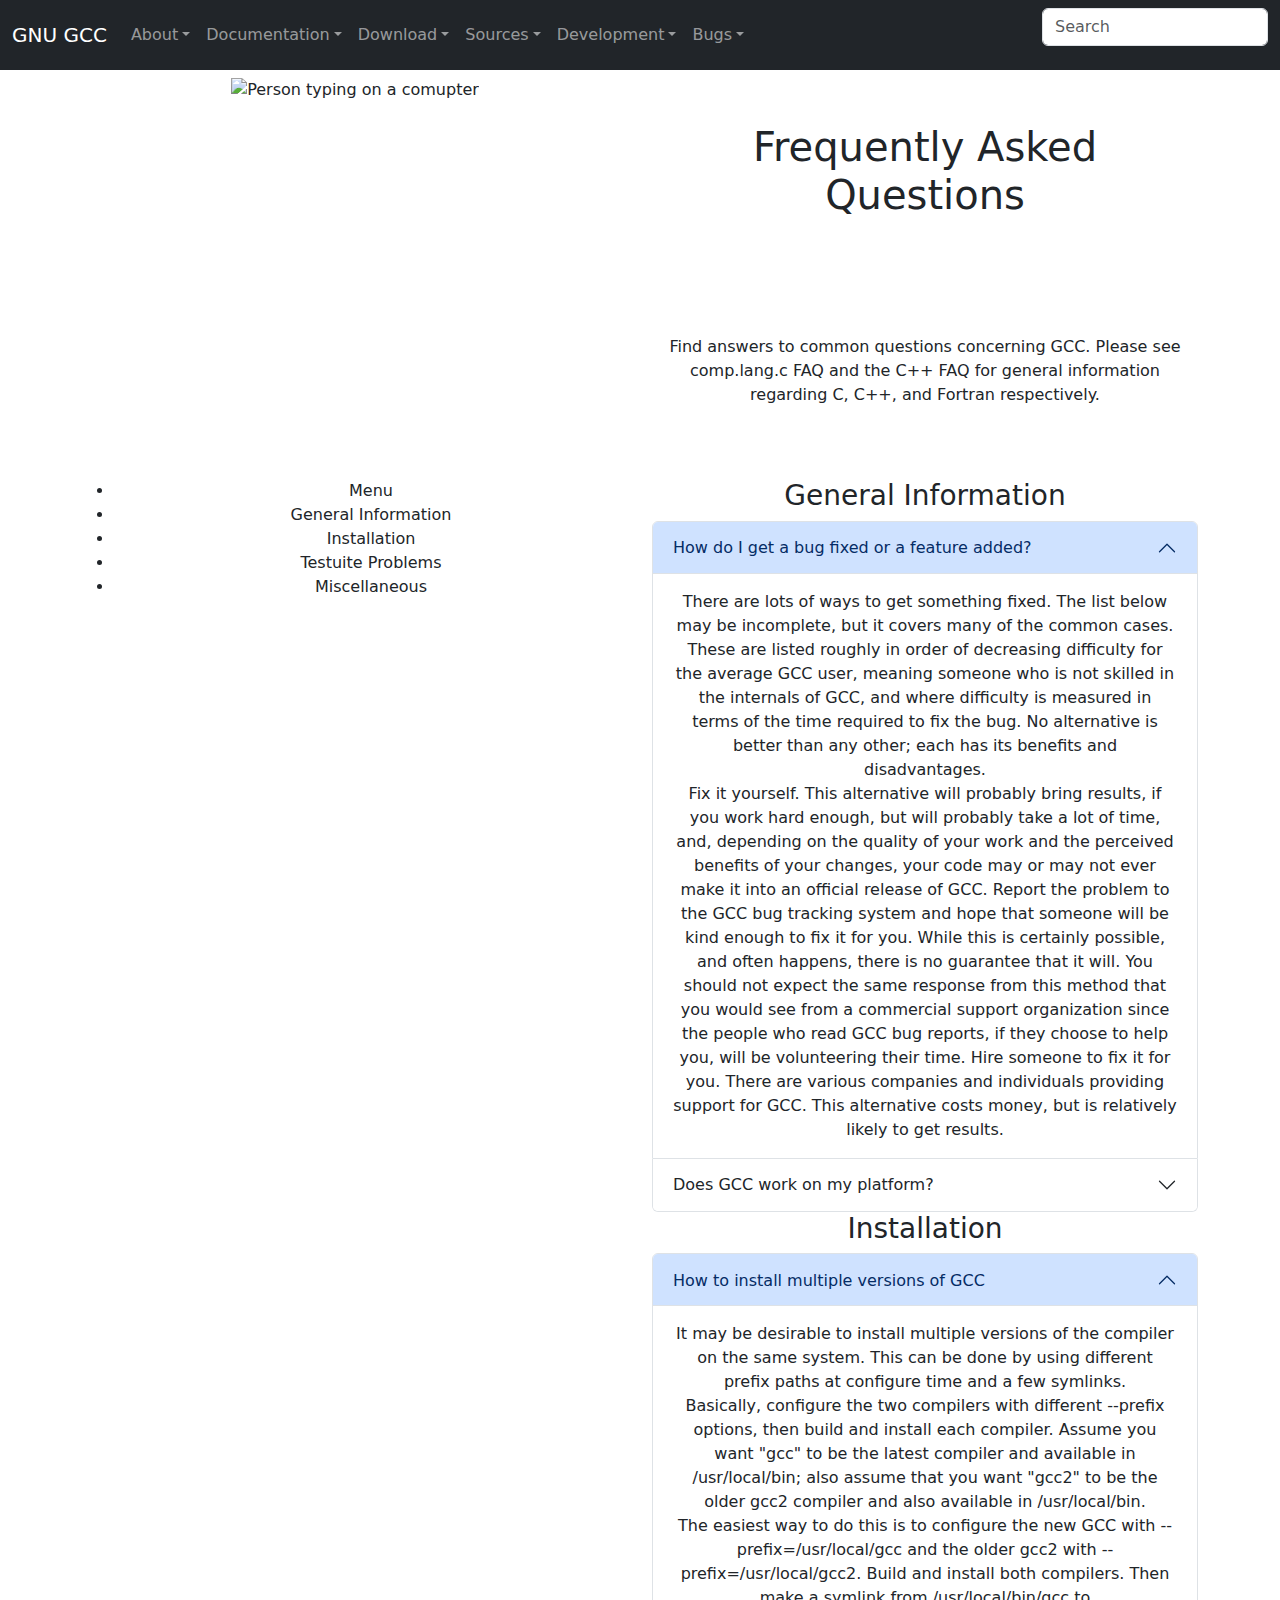
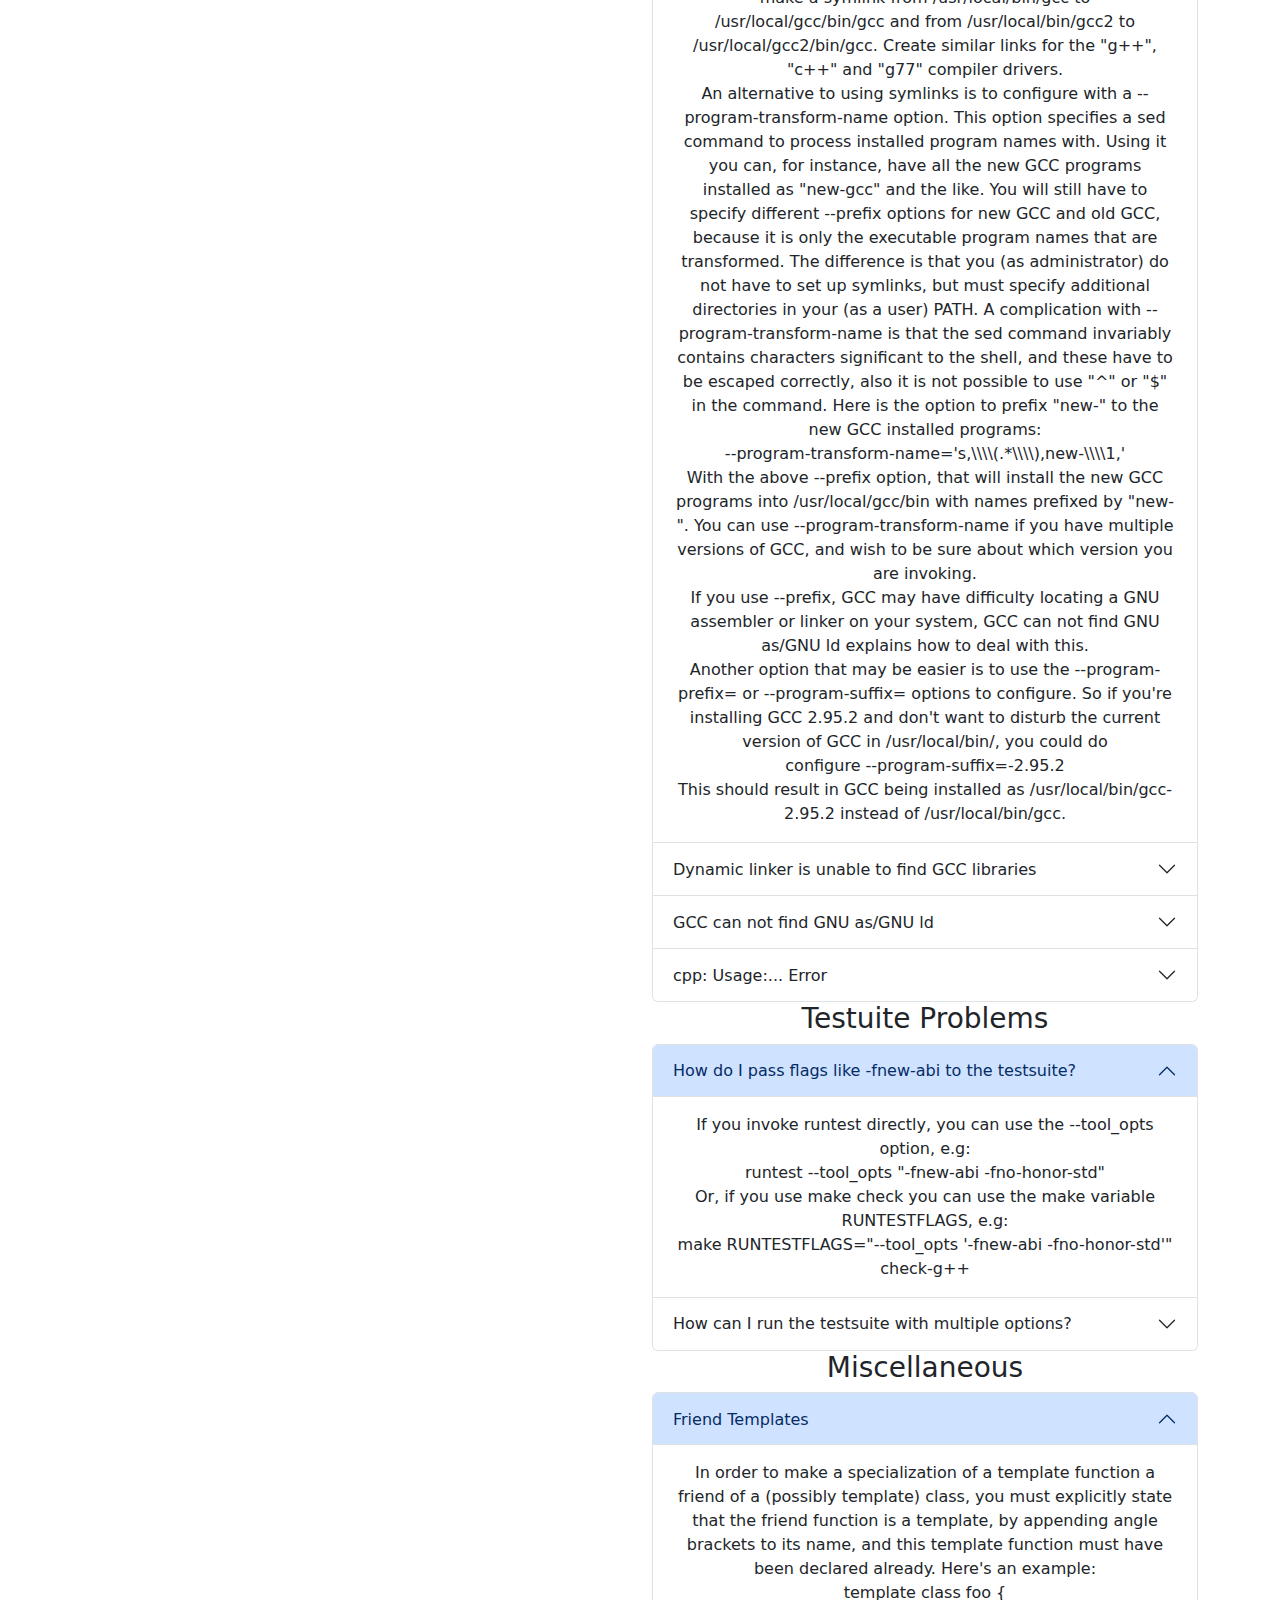
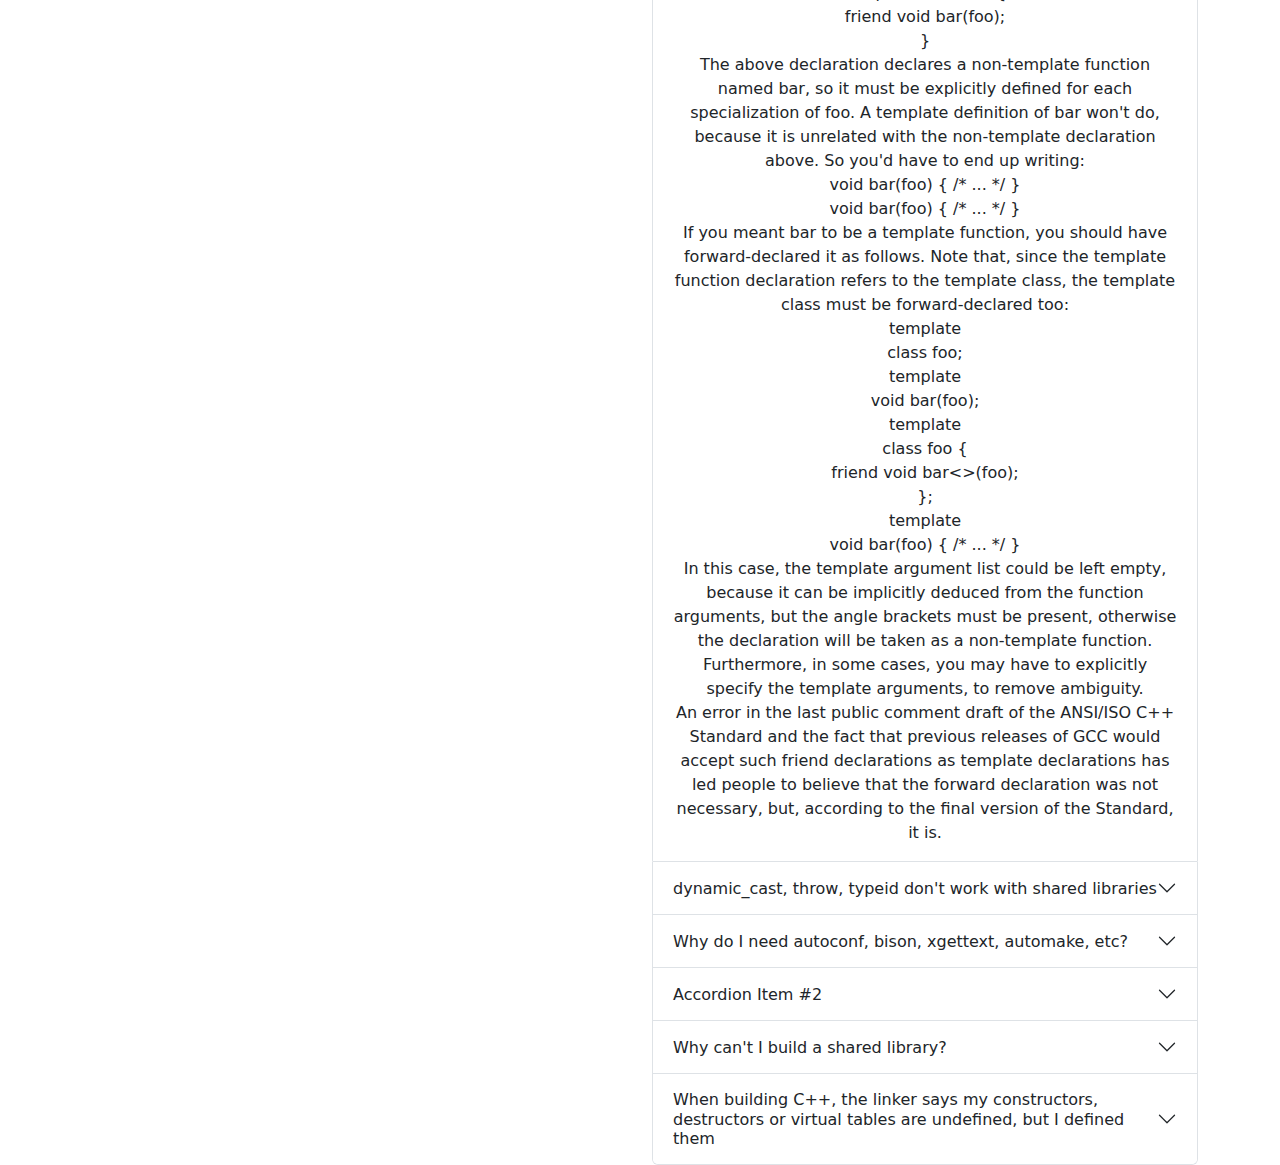
==== commit 1ccecb12: "Update GNU_FAQ.html" ====
--- a/GNU_FAQ.html
+++ b/GNU_FAQ.html
@@ -26,16 +26,16 @@
 	</style>
 	</head>
 	
-	<body>
-	<nav class="navbar navbar-expand-md navbar-dark bg-dark" aria-label="navbar example">
-    <div class="container-fluid">
-      <a class="navbar-brand" href="https://alyshaburris.github.io/WebdesignGroupProject/">GNU GCC</a>
-      <button class="navbar-toggler" type="button" data-bs-toggle="collapse" data-bs-target="#navbarsExample04" aria-controls="navbarsExample04" aria-expanded="false" aria-label="Toggle navigation">
-        <span class="navbar-toggler-icon"></span>
-      </button>
-
-      <div class="collapse navbar-collapse" id="navbarsExample04">
-        <ul class="navbar-nav me-auto mb-2 mb-md-0">
+	<body id="page">
+		<nav class="navbar navbar-expand-md navbar-dark bg-dark" aria-label="navbar example">
+    			<div class="container-fluid">
+     			 <a class="navbar-brand" href="https://alyshaburris.github.io/WebdesignGroupProject/">GNU GCC</a>
+      			<button class="navbar-toggler" type="button" data-bs-toggle="collapse" data-bs-target="#navbarsExample04" aria-controls="navbarsExample04" aria-expanded="false" aria-label="Toggle navigation">
+        		<span class="navbar-toggler-icon"></span>
+      			</button>
+
+      		<div class="collapse navbar-collapse" id="navbarsExample04">
+       			<ul class="navbar-nav me-auto mb-2 mb-md-0">
 			<li class="nav-item dropdown">
 				<a class="nav-link dropdown-toggle" href="#" data-bs-toggle="dropdown" aria-expanded="false">About</a>
 				<ul class="dropdown-menu">
@@ -102,20 +102,20 @@
         <form role="search">
           <input class="form-control" type="search" placeholder="Search" aria-label="Search">
         </form>
-      </div>
-    </div>
+      	</div>
+    	</div>
 	</nav>
 	
 	
 	<div class="container text-center">
 		<div class="row">
-			<div class="col" "p-2 g-col-6">
-				<img src="ComputerImage.jpg" alt= "Person typing on a comupter">
-			</div>
-			<div class="col" "p-2 g-col-6"> 
+			<div class="col p-2 g-col-6">
+				<img src="GNU_images/ComputerImage.jpg" alt= "Person typing on a comupter">
+			</div>
+			<div class="col p-2 g-col-6"> 
 				<h1 class="FAQ">Frequently Asked Questions</h1>
 			
-			<div class="pcol" "p-2 g-col-6"> 
+			<div class="pcol p-2 g-col-6"> 
 				<div class="FAQpara">
 					<p>Find answers to common questions concerning GCC.		
 					Please see comp.lang.c FAQ and the C++ FAQ for general information regarding C, C++, and Fortran respectively.
@@ -163,7 +163,6 @@
 					<div id="collapseTwo" class="accordion-collapse collapse" data-bs-parent="#accordionExample">
 						<div class="accordion-body">
 							The host/target specific installation notes for GCC include information about known problems with installing or using GCC on particular platforms. These are included in the sources for a release in INSTALL/specific.html, and the latest version is always available at the GCC web site. There you also find reports around successful builds.
-<!--add link!-->
 						</div>
 					</div>
 					</div>
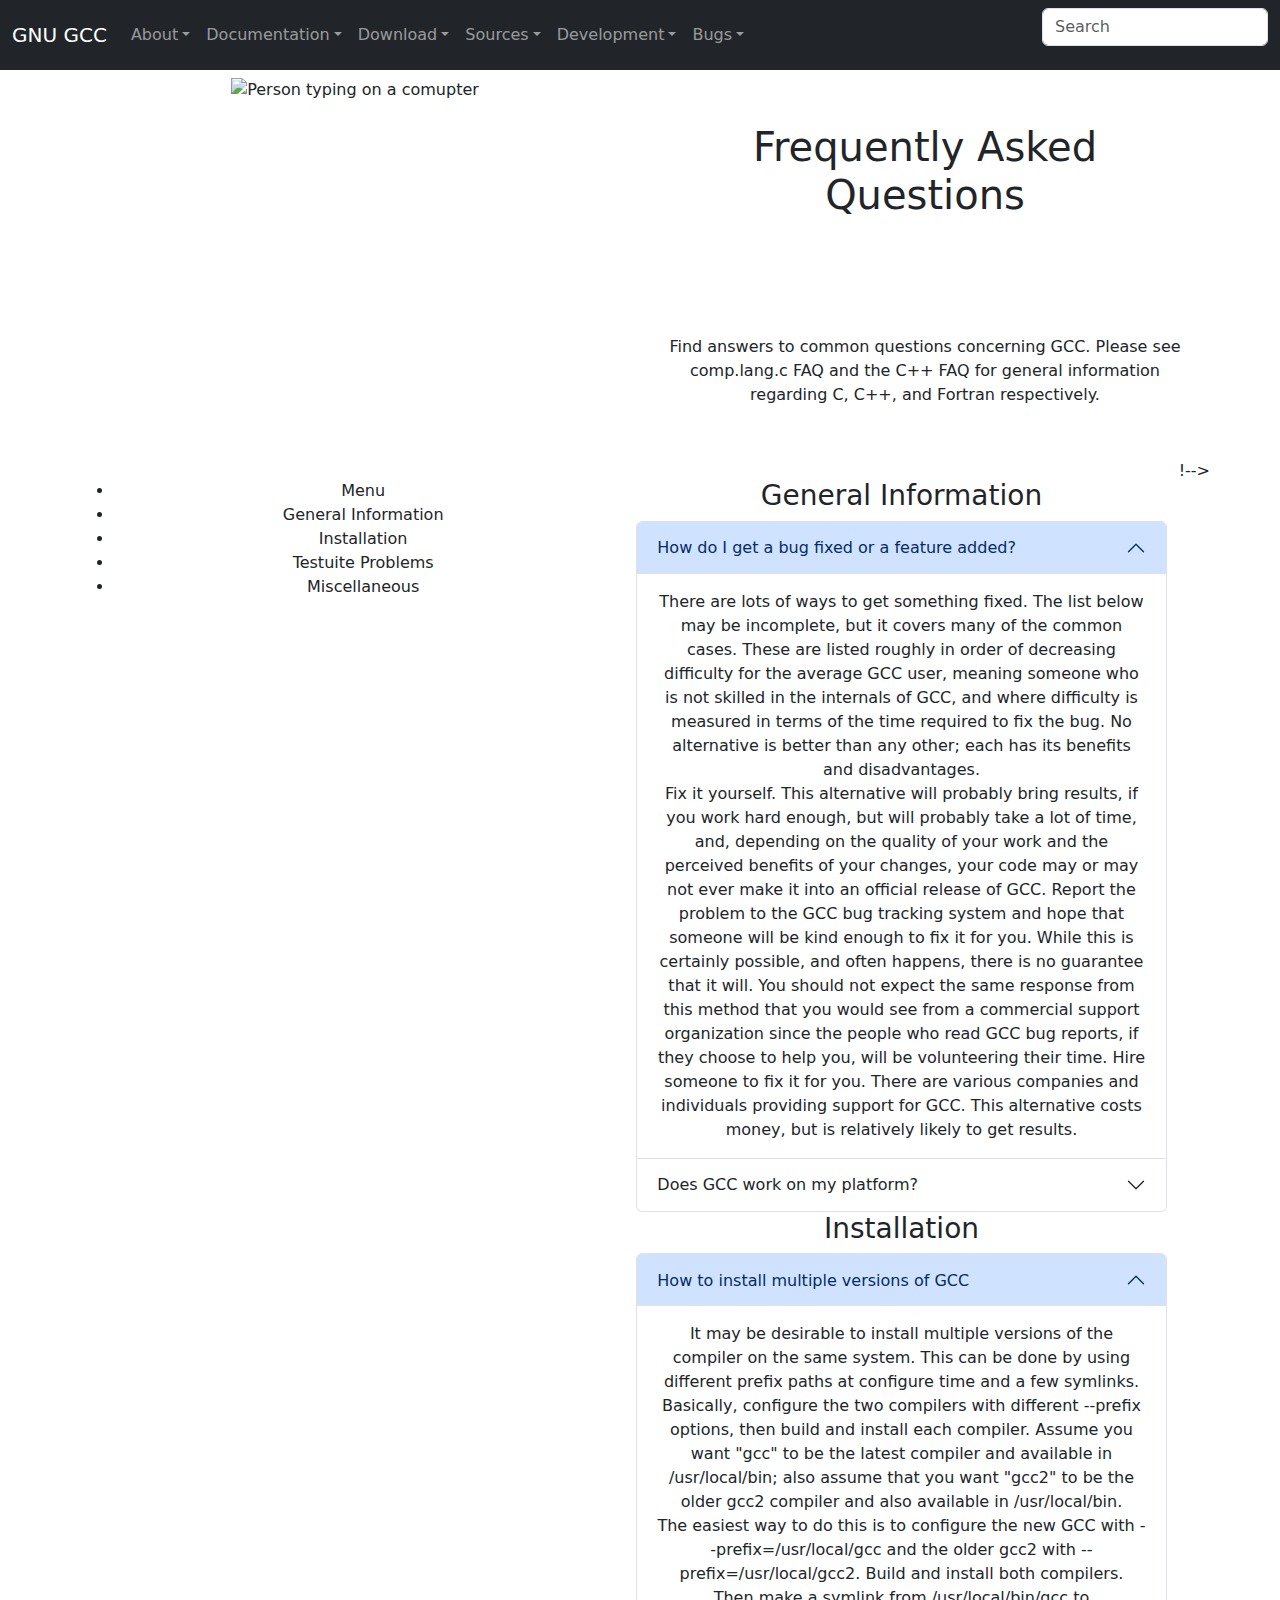
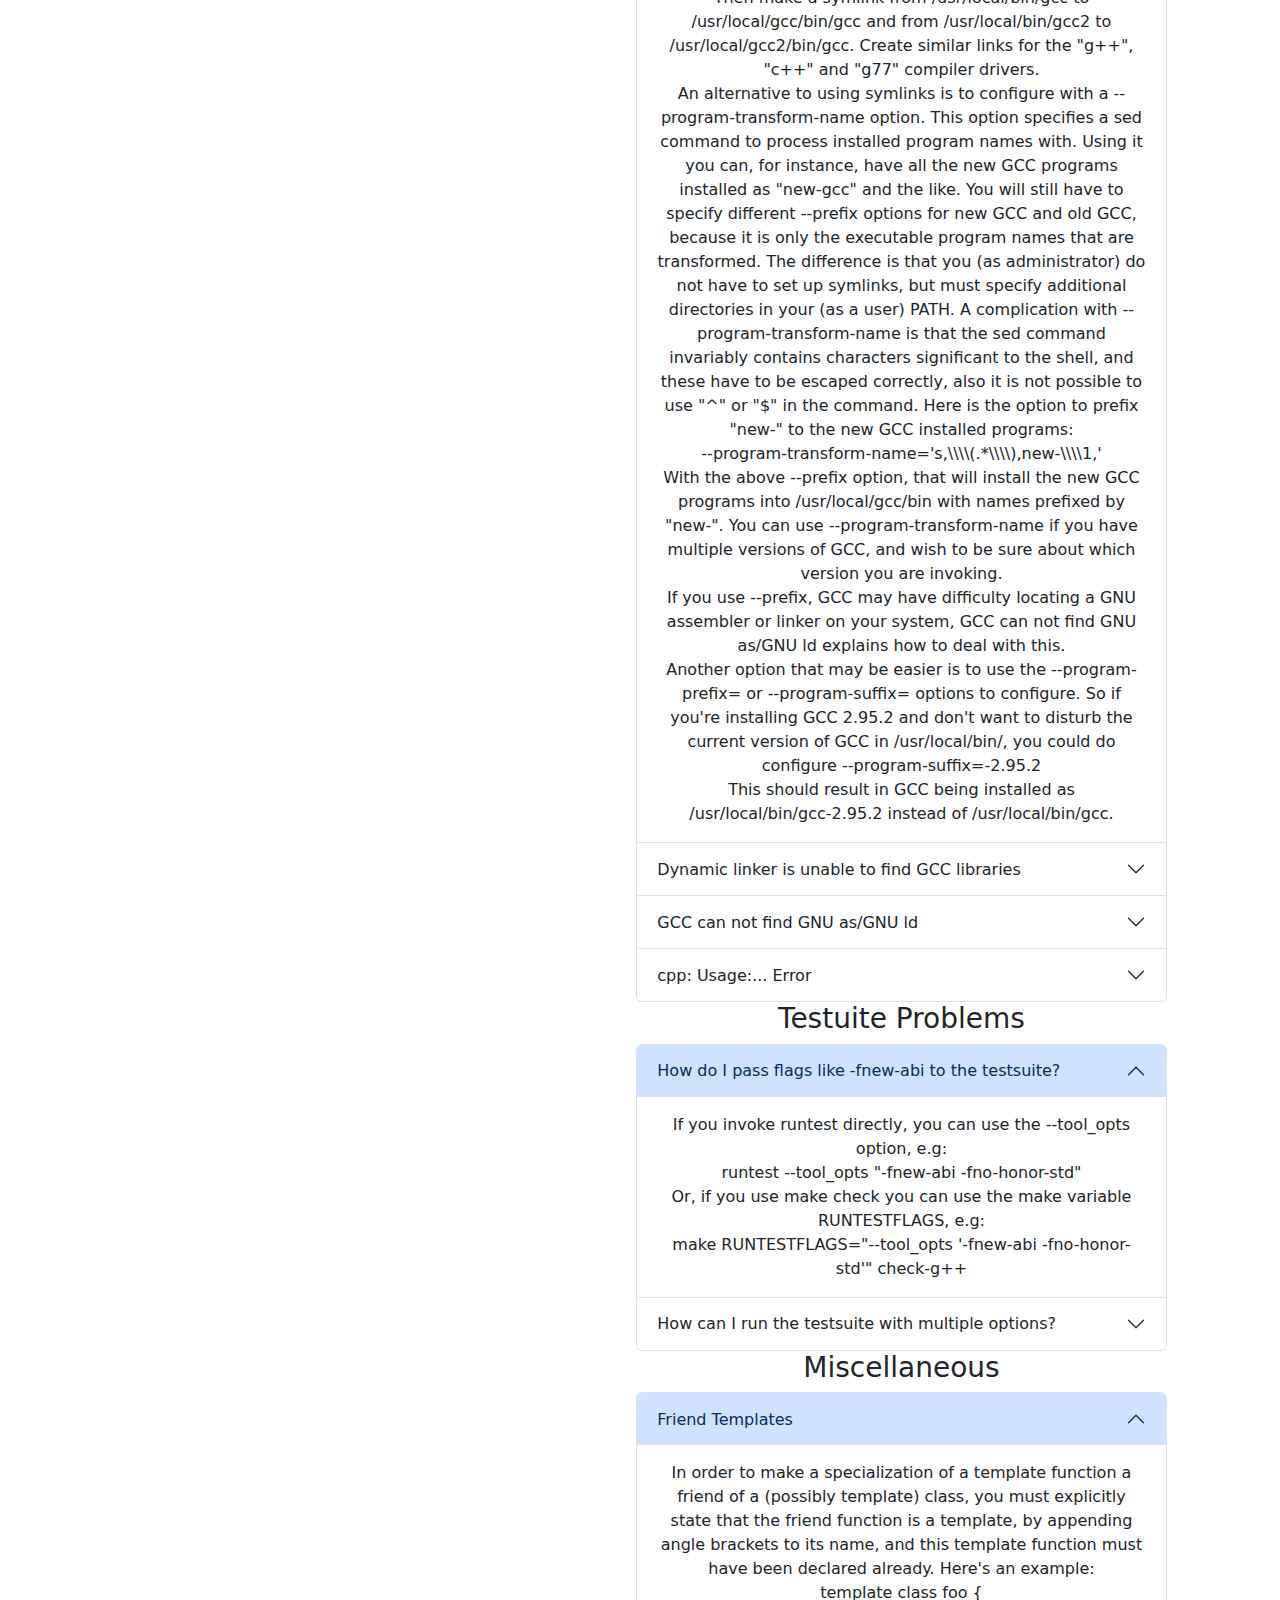
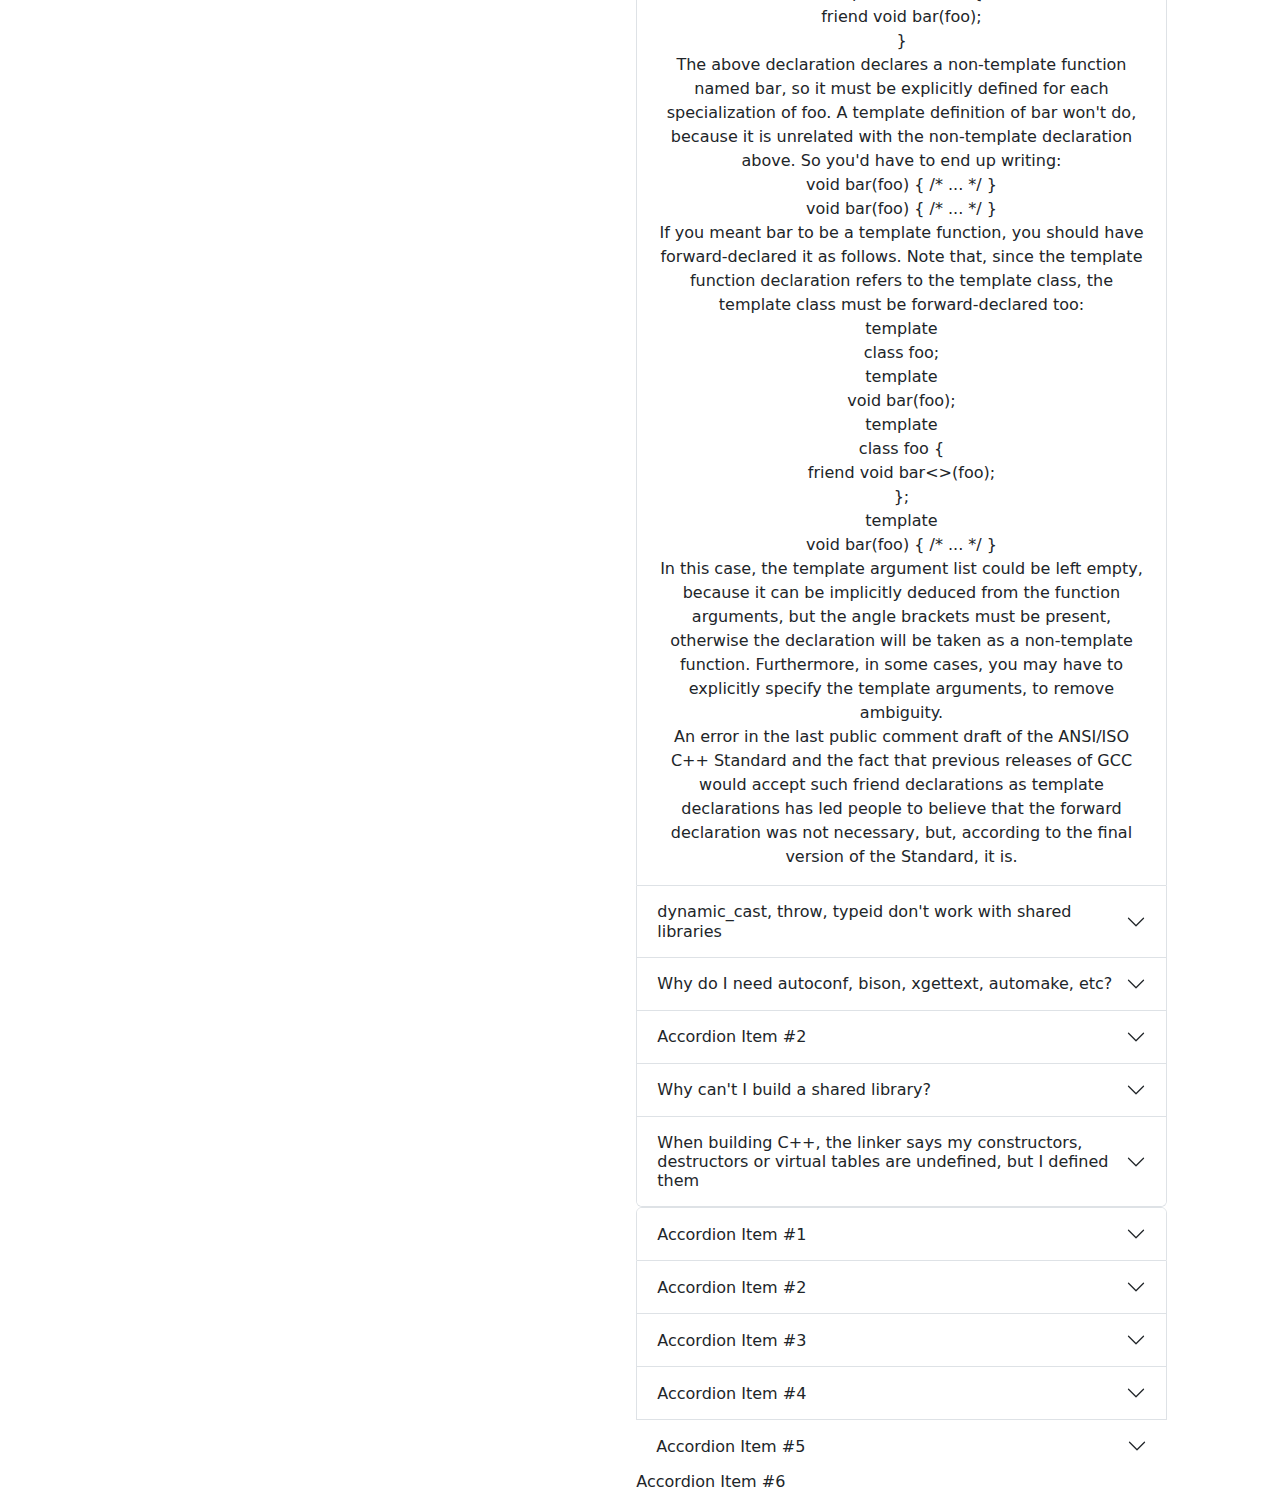
==== commit 63fa0b21: "Update GNU_FAQ.html" ====
--- a/GNU_FAQ.html
+++ b/GNU_FAQ.html
@@ -466,8 +466,6 @@
 			</div>
 	</div>
 		
-		
-<!--
 			<div class="accordion" id="accordionMisc">
 					<div class="accordion-item">
 				<h2 class="accordion-header">
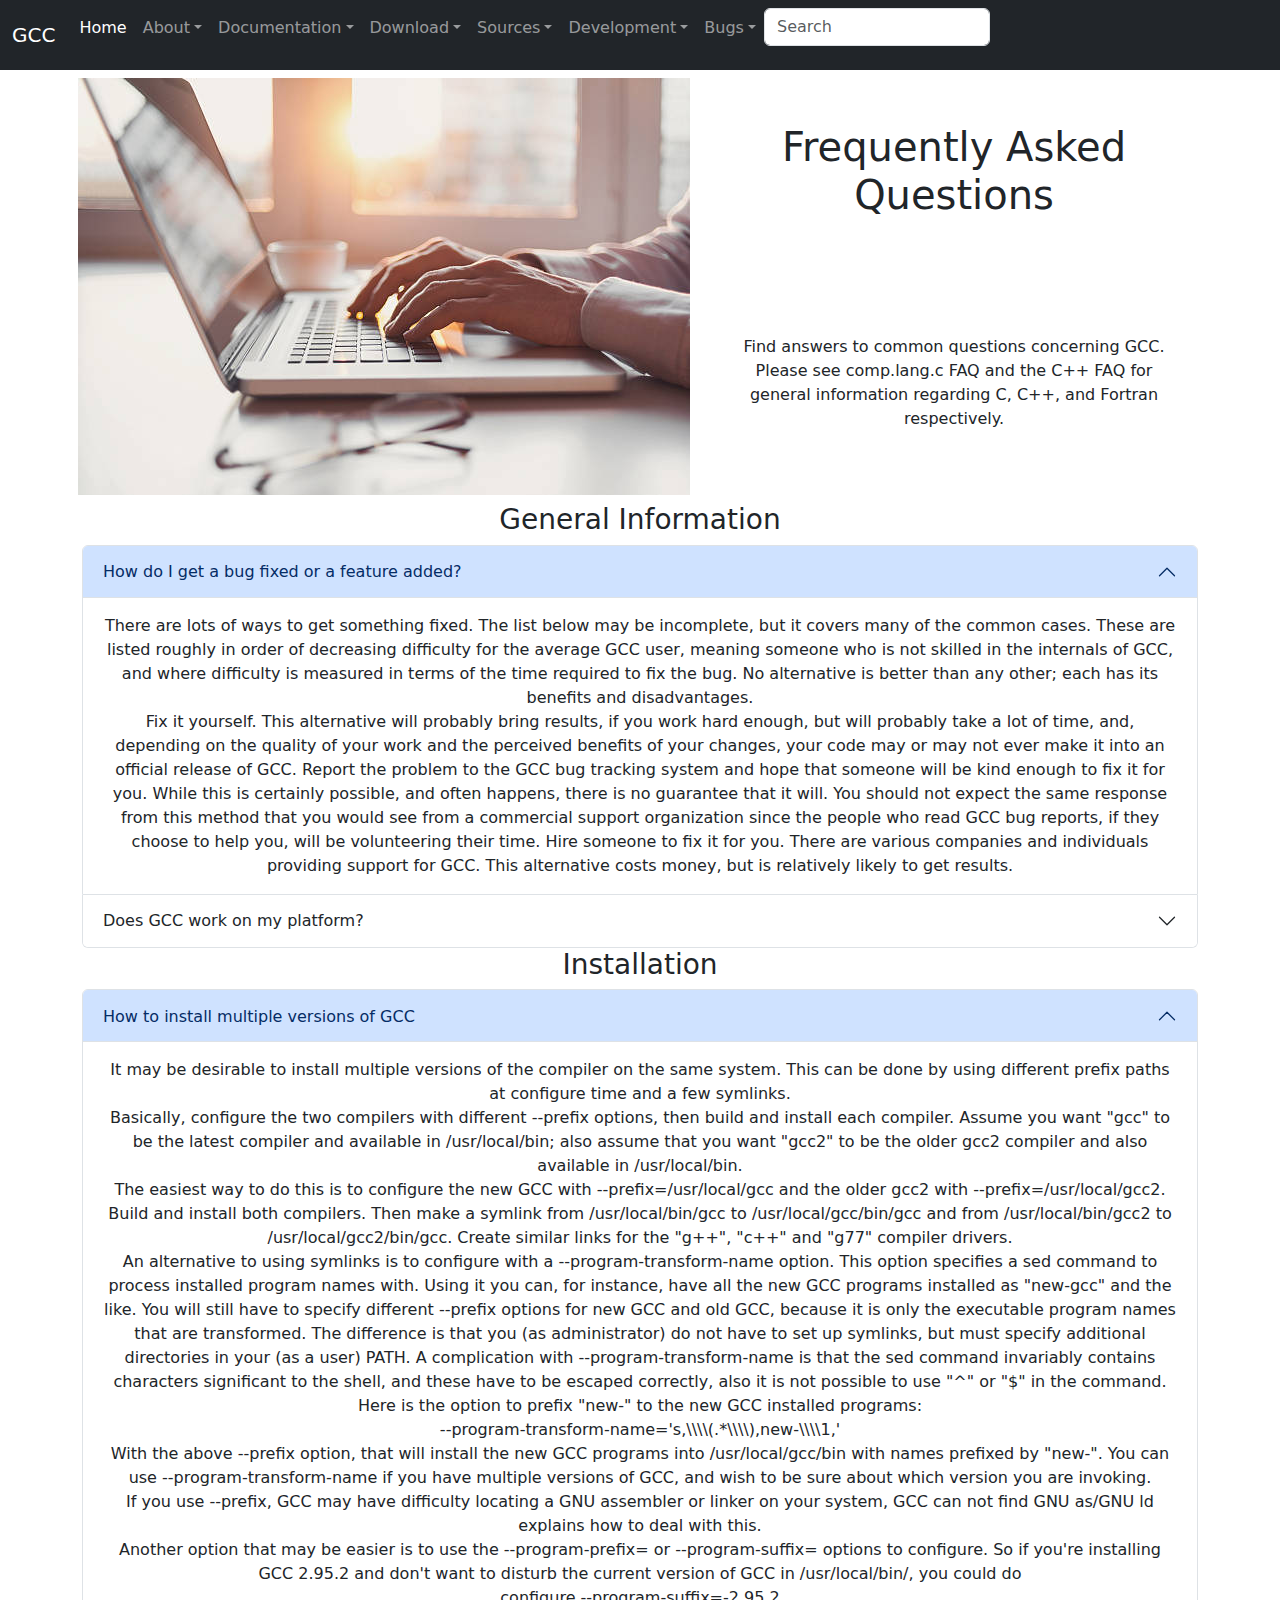
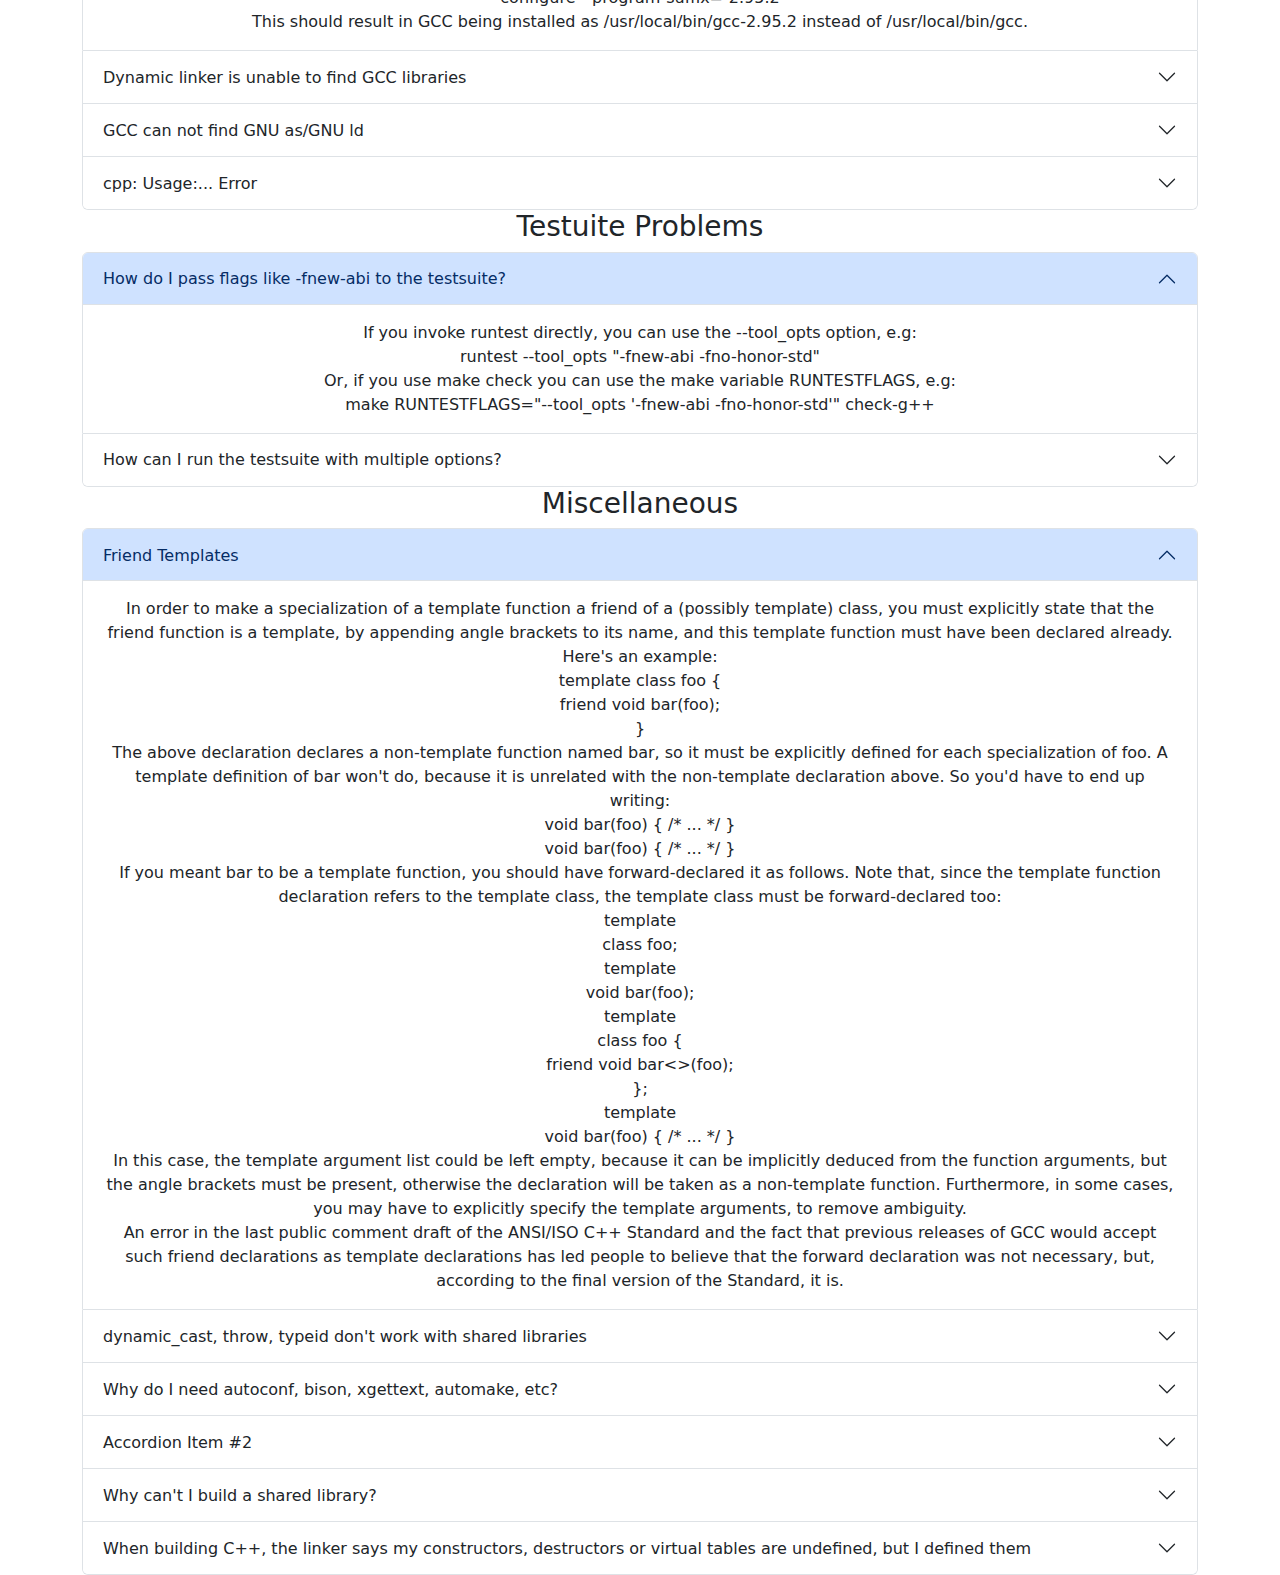
==== commit ece5ef10: "Update GNU_FAQ.html" ====
--- a/GNU_FAQ.html
+++ b/GNU_FAQ.html
@@ -27,90 +27,91 @@
 	</head>
 	
 	<body id="page">
-		<nav class="navbar navbar-expand-md navbar-dark bg-dark" aria-label="navbar example">
-    			<div class="container-fluid">
-     			 <a class="navbar-brand" href="https://alyshaburris.github.io/WebdesignGroupProject/">GNU GCC</a>
-      			<button class="navbar-toggler" type="button" data-bs-toggle="collapse" data-bs-target="#navbarsExample04" aria-controls="navbarsExample04" aria-expanded="false" aria-label="Toggle navigation">
-        		<span class="navbar-toggler-icon"></span>
-      			</button>
-
-      		<div class="collapse navbar-collapse" id="navbarsExample04">
-       			<ul class="navbar-nav me-auto mb-2 mb-md-0">
-			<li class="nav-item dropdown">
-				<a class="nav-link dropdown-toggle" href="#" data-bs-toggle="dropdown" aria-expanded="false">About</a>
-				<ul class="dropdown-menu">
-					<li><a class="dropdown-item" href="https://gcc.gnu.org/gccmission.html">Mission</a></li>
-					<li><a class="dropdown-item" href="https://gcc.gnu.org/releases.html">Releases</a></li>
-					<li><a class="dropdown-item" href="https://gcc.gnu.org/snapshots.html">Snapshots</a></li>
-					<li><a class="dropdown-item" href="https://gcc.gnu.org/lists.html">Mailing Lists</a></li>
-					<li><a class="dropdown-item" href="https://gcc.gnu.org/onlinedocs/gcc/Contributors.html">Contributors</a></li>
-				</ul>
-				
-			</li>
-			<li class="nav-item dropdown">
-				<a class="nav-link dropdown-toggle" href="#" data-bs-toggle="dropdown" aria-expanded="false">Documentation</a>
-				<ul class="dropdown-menu">
-					<li><a class="dropdown-item" href="https://gcc.gnu.org/install/">Installation</a></li>
-					<li><a class="dropdown-item" href="https://gcc.gnu.org/install/specific.html">Platforms</a></li>
-					<li><a class="dropdown-item" href="https://gcc.gnu.org/onlinedocs/">Manual</a></li>
-					<li><a class="dropdown-item" href="#">FAQ</a></li>
-					<li><a class="dropdown-item" href="https://gcc.gnu.org/wiki">Wiki</a></li>
-					<li><a class="dropdown-item" href="https://gcc.gnu.org/readings.html">Pointers</a></li>
-				</ul>
-			</li>	
-			<li class="nav-item dropdown">
-				<a class="nav-link dropdown-toggle" href="#" data-bs-toggle="dropdown" aria-expanded="false">Download</a>
-				<ul class="dropdown-menu">
-					<li><a class="dropdown-item" href="https://gcc.gnu.org/mirrors.html">Mirrors</a></li>
-					<li><a class="dropdown-item" href="https://gcc.gnu.org/install/binaries.html">Binaries</a></li>
-				</ul>
-			</li>
-			<li class="nav-item dropdown">
-				<a class="nav-link dropdown-toggle" href="#" data-bs-toggle="dropdown" aria-expanded="false">Sources</a>
-				<ul class="dropdown-menu">
-					<li><a class="dropdown-item" href="https://gcc.gnu.org/git.html">Git</a></li>
-					<li><a class="dropdown-item" href="https://gcc.gnu.org/gitwrite.html">...write access</a></li>
-					<li><a class="dropdown-item" href="https://gcc.gnu.org/rsync.html">Rsync</a></li>
-				</ul>
-			</li>
-			<li class="nav-item dropdown">
-				<a class="nav-link dropdown-toggle" href="#" data-bs-toggle="dropdown" aria-expanded="false">Development</a>
-				<ul class="dropdown-menu">
-					<li><a class="dropdown-item" href="https://gcc.gnu.org/develop.html">Plan</a></li>
-					<li><a class="dropdown-item" href="https://gcc.gnu.org/develop.html#timeline">Timeline</a></li>
-					<li><a class="dropdown-item" href="https://gcc.gnu.org/contribute.html">Contributing</a></li>
-					<li><a class="dropdown-item" href="https://gcc.gnu.org/contributewhy.html">Why contribute?</a></li>
-					<li><a class="dropdown-item" href="https://gcc.gnu.org/projects/">Open projects</a></li>
-					<li><a class="dropdown-item" href="https://gcc.gnu.org/frontends.html">Front ends</a></li>
-					<li><a class="dropdown-item" href="https://gcc.gnu.org/backends.html">Back ends</a></li>
-					<li><a class="dropdown-item" href="https://gcc.gnu.org/extensions.html">Extensions</a></li>
-					<li><a class="dropdown-item" href="https://gcc.gnu.org/testing/">Testing</a></li>
-					<li><a class="dropdown-item" href="https://gcc.gnu.org/benchmarks/">Benchmarks</a></li>
-					<li><a class="dropdown-item" href="https://gcc.gnu.org/translation.html">Translations</a></li>
-				</ul>
-			</li>
-			<li class="nav-item dropdown">
-				<a class="nav-link dropdown-toggle" href="#" data-bs-toggle="dropdown" aria-expanded="false">Bugs</a>
-				<ul class="dropdown-menu">
-					<li><a class="dropdown-item" href="https://gcc.gnu.org/bugs/#known">Known bugs</a></li>
-					<li><a class="dropdown-item" href="https://gcc.gnu.org/bugs/">How to report</a></li>
-					<li><a class="dropdown-item" href="https://gcc.gnu.org/bugzilla/">Bug tracker</a></li>
-					<li><a class="dropdown-item" href="https://gcc.gnu.org/bugs/management.html">Management</a></li>
-				</ul>
-			</li>
-        </ul>
-        <form role="search">
-          <input class="form-control" type="search" placeholder="Search" aria-label="Search">
-        </form>
-      	</div>
-    	</div>
+	<nav class="navbar navbar-expand-lg navbar-dark bg-dark" aria-label="navbar">
+		<div class="container-fluid">
+			<a class="navbar-brand" href="#">GCC</a>
+			<button class="navbar-toggler" type="button" data-bs-toggle="collapse" data-bs-target="#navbarGCC" aria-controls="navbarGCC" aria-expanded="false" aria-label="Toggle navigation">
+				<span class="navbar-toggler-icon"></span>
+			</button>
+
+			<div class="collapse navbar-collapse" id="navbarGCC">
+				<ul class="navbar-nav me-auto mb-2 mb-md-0">
+					<li class="nav-item">
+						<a class="nav-link active" aria-current="page" href="#">Home</a>
+					</li>
+					<li class="nav-item dropdown">
+						<a class="nav-link dropdown-toggle" href="#" data-bs-toggle="dropdown" aria-expanded="false">About</a>
+						<ul class="dropdown-menu">
+							<li><a class="dropdown-item" href="https://gcc.gnu.org/gccmission.html">Mission</a></li>
+							<li><a class="dropdown-item" href="https://gcc.gnu.org/releases.html">Releases</a></li>
+							<li><a class="dropdown-item" href="https://gcc.gnu.org/snapshots.html">Snapshots</a></li>
+							<li><a class="dropdown-item" href="https://gcc.gnu.org/lists.html">Mailing Lists</a></li>
+							<li><a class="dropdown-item" href="https://gcc.gnu.org/onlinedocs/gcc/Contributors.html">Contributors</a></li>
+						</ul>
+					</li>
+					<li class="nav-item dropdown">
+						<a class="nav-link dropdown-toggle" href="#" data-bs-toggle="dropdown" aria-expanded="false">Documentation</a>
+						<ul class="dropdown-menu">
+							<li><a class="dropdown-item" href="https://gcc.gnu.org/install/">Installation</a></li>
+							<li><a class="dropdown-item" href="https://gcc.gnu.org/install/specific.html">Platforms</a></li>
+							<li><a class="dropdown-item" href="https://gcc.gnu.org/onlinedocs/">Manual</a></li>
+							<li><a class="dropdown-item" href="#">FAQ</a></li>
+							<li><a class="dropdown-item" href="https://gcc.gnu.org/wiki">Wiki</a></li>
+							<li><a class="dropdown-item" href="https://gcc.gnu.org/readings.html">Pointers</a></li>
+						</ul>
+					</li>
+					<li class="nav-item dropdown">
+						<a class="nav-link dropdown-toggle" href="#" data-bs-toggle="dropdown" aria-expanded="false">Download</a>
+						<ul class="dropdown-menu">
+							<li><a class="dropdown-item" href="https://gcc.gnu.org/mirrors.html">Mirrors</a></li>
+							<li><a class="dropdown-item" href="https://gcc.gnu.org/install/binaries.html">Binaries</a></li>
+						</ul>
+					</li>
+					<li class="nav-item dropdown">
+						<a class="nav-link dropdown-toggle" href="#" data-bs-toggle="dropdown" aria-expanded="false">Sources</a>
+						<ul class="dropdown-menu">
+							<li><a class="dropdown-item" href="https://gcc.gnu.org/git.html">Git</a></li>
+							<li><a class="dropdown-item" href="https://gcc.gnu.org/gitwrite.html">...write access</a></li>
+							<li><a class="dropdown-item" href="https://gcc.gnu.org/rsync.html">Rsync</a></li>
+						</ul>
+					</li>
+					<li class="nav-item dropdown">
+						<a class="nav-link dropdown-toggle" href="#" data-bs-toggle="dropdown" aria-expanded="false">Development</a>
+						<ul class="dropdown-menu">
+							<li><a class="dropdown-item" href="https://gcc.gnu.org/develop.html">Plan</a></li>
+							<li><a class="dropdown-item" href="https://gcc.gnu.org/develop.html#timeline">Timeline</a></li>
+							<li><a class="dropdown-item" href="https://gcc.gnu.org/contribute.html">Contributing</a></li>
+							<li><a class="dropdown-item" href="https://gcc.gnu.org/contributewhy.html">Why contribute?</a></li>
+							<li><a class="dropdown-item" href="https://gcc.gnu.org/projects/">Open projects</a></li>
+							<li><a class="dropdown-item" href="https://gcc.gnu.org/frontends.html">Front ends</a></li>
+							<li><a class="dropdown-item" href="https://gcc.gnu.org/backends.html">Back ends</a></li>
+							<li><a class="dropdown-item" href="https://gcc.gnu.org/extensions.html">Extensions</a></li>
+							<li><a class="dropdown-item" href="https://gcc.gnu.org/testing/">Testing</a></li>
+							<li><a class="dropdown-item" href="https://gcc.gnu.org/benchmarks/">Benchmarks</a></li>
+							<li><a class="dropdown-item" href="https://gcc.gnu.org/translation.html">Translations</a></li>
+						</ul>
+					</li>
+					<li class="nav-item dropdown">
+						<a class="nav-link dropdown-toggle" href="#" data-bs-toggle="dropdown" aria-expanded="false">Bugs</a>
+						<ul class="dropdown-menu">
+							<li><a class="dropdown-item" href="https://gcc.gnu.org/bugs/#known">Known bugs</a></li>
+							<li><a class="dropdown-item" href="https://gcc.gnu.org/bugs/">How to report</a></li>
+							<li><a class="dropdown-item" href="https://gcc.gnu.org/bugzilla/">Bug tracker</a></li>
+							<li><a class="dropdown-item" href="https://gcc.gnu.org/bugs/management.html">Management</a></li>
+						</ul>
+					</li>
+				<form role="search">
+					<input class="form-control" type="search" placeholder="Search" aria-label="Search">
+				</form>
+			</div>
+		</div>
 	</nav>
 	
 	
 	<div class="container text-center">
 		<div class="row">
 			<div class="col p-2 g-col-6">
-				<img src="GNU_images/ComputerImage.jpg" alt= "Person typing on a comupter">
+				<img src="ComputerImage.jpg" alt= "Person typing on a comupter">
 			</div>
 			<div class="col p-2 g-col-6"> 
 				<h1 class="FAQ">Frequently Asked Questions</h1>
@@ -124,19 +125,7 @@
 		</div>
     </div>
 
-	<div class="container text-center" "p-2 g-col-2">
-		<div class="row">
-			<div class="col">
-				<ul class="Menu">
-					<li><span class="dropdown-item-text">Menu</span></li>
-					<li><a class="dropdown-item" href="#">General Information</a></li>
-					<li><a class="dropdown-item" href="#">Installation</a></li>
-					<li><a class="dropdown-item" href="#">Testuite Problems</a></li>
-					<li><a class="dropdown-item" href="#">Miscellaneous</a></li>
-				</ul>
-			</div>
-			<div class="col" "p-2 g-col-8">
-				<h3>General Information</h3>
+			<h3>General Information</h3>
 					<div class="accordion" id="accordionExample">
 						<div class="accordion-item">
 							<h2 class="accordion-header">
@@ -464,84 +453,7 @@
 				</div>
 				</div>
 			</div>
-	</div>
-		
-			<div class="accordion" id="accordionMisc">
-					<div class="accordion-item">
-				<h2 class="accordion-header">
-					<button class="accordion-button collapsed" type="button" data-bs-toggle="collapse" data-bs-target="#collapseMone" aria-expanded="false" aria-controls="collapseMone">
-						Accordion Item #1
-					</button>
-				</h2>
-				<div id="collapseMone" class="accordion-collapse collapse" data-bs-parent="#accordionMisc">
-				<div class="accordion-body">
-						<strong>This is the second item's accordion body.</strong> It is hidden by default, until the collapse plugin adds the appropriate classes that we use to style each element. These classes control the overall appearance, as well as the showing and hiding via CSS transitions. You can modify any of this with custom CSS or overriding our default variables. It's also worth noting that just about any HTML can go within the <code>.accordion-body</code>, though the transition does limit overflow.
-					</div>
-					</div>
-				</div>
-					<div class="accordion-item">
-					<h2 class="accordion-header">
-					<button class="accordion-button collapsed" type="button" data-bs-toggle="collapse" data-bs-target="#collapseMTwo" aria-expanded="false" aria-controls="collapseMTwo">
-						Accordion Item #2
-					</button>
-					</h2>
-					<div id="collapseMTwo" class="accordion-collapse collapse" data-bs-parent="#accordionMisc">
-						<div class="accordion-body">
-						<strong>This is the second item's accordion body.</strong> It is hidden by default, until the collapse plugin adds the appropriate classes that we use to style each element. These classes control the overall appearance, as well as the showing and hiding via CSS transitions. You can modify any of this with custom CSS or overriding our default variables. It's also worth noting that just about any HTML can go within the <code>.accordion-body</code>, though the transition does limit overflow.
-					</div>
-					</div>
-					</div>
-				<div class="accordion-item">
-					<h2 class="accordion-header">
-					<button class="accordion-button collapsed" type="button" data-bs-toggle="collapse" data-bs-target="#collapseMThree" aria-expanded="false" aria-controls="collapseMThree">
-						Accordion Item #3
-					</button>
-					</h2>
-					<div id="collapseMThree" class="accordion-collapse collapse" data-bs-parent="#accordionMisc">
-					<div class="accordion-body">
-					<strong>This is the third item's accordion body.</strong> It is hidden by default, until the collapse plugin adds the appropriate classes that we use to style each element. These classes control the overall appearance, as well as the showing and hiding via CSS transitions. You can modify any of this with custom CSS or overriding our default variables. It's also worth noting that just about any HTML can go within the <code>.accordion-body</code>, though the transition does limit overflow.
-					</div>
-					</div>
-				</div>
-				<div class="accordion-item">
-					<h2 class="accordion-header">
-					<button class="accordion-button collapsed" type="button" data-bs-toggle="collapse" data-bs-target="#collapseMFour" aria-expanded="false" aria-controls="collapseMFour">
-						Accordion Item #4
-					</button>
-					</h2>
-					<div id="collapseMFour" class="accordion-collapse collapse" data-bs-parent="#accordionMisc">
-					<div class="accordion-body">
-						<strong>This is the second item's accordion body.</strong> It is hidden by default, until the collapse plugin adds the appropriate classes that we use to style each element. These classes control the overall appearance, as well as the showing and hiding via CSS transitions. You can modify any of this with custom CSS or overriding our default variables. It's also worth noting that just about any HTML can go within the <code>.accordion-body</code>, though the transition does limit overflow.
-					</div>
-					</div>
-				</div
-				<div class="accordion-item">
-					<h2 class="accordion-header">
-					<button class="accordion-button collapsed" type="button" data-bs-toggle="collapse" data-bs-target="#collapseMFive" aria-expanded="false" aria-controls="collapseMFive">
-						Accordion Item #5
-					</button>
-					</h2>
-					<div id="collapseMFive" class="accordion-collapse collapse" data-bs-parent="#accordionMisc">
-					<div class="accordion-body">
-						<strong>This is the second item's accordion body.</strong> It is hidden by default, until the collapse plugin adds the appropriate classes that we use to style each element. These classes control the overall appearance, as well as the showing and hiding via CSS transitions. You can modify any of this with custom CSS or overriding our default variables. It's also worth noting that just about any HTML can go within the <code>.accordion-body</code>, though the transition does limit overflow.
-					</div>
-					</div>
-				</div>
-				<div class="accordion-item">
-					<h2 class="accordion-header">
-					<button class="accordion-button collapsed" type="button" data-bs-toggle="collapse" data-bs-target="#collapseMSix" aria-expanded="false" aria-controls="collapseMSix">
-						Accordion Item #6
-					</button>
-				</h2>
-					<div id="collapseMSix" class="accordion-collapse collapse" data-bs-parent="#accordionMisc">
-					<div class="accordion-body">
-						<strong>This is the third item's accordion body.</strong> It is hidden by default, until the collapse plugin adds the appropriate classes that we use to style each element. These classes control the overall appearance, as well as the showing and hiding via CSS transitions. You can modify any of this with custom CSS or overriding our default variables. It's also worth noting that just about any HTML can go within the <code>.accordion-body</code>, though the transition does limit overflow.
-					</div>
-				</div>
-				</div>
-			</div>
-!-->
-		
+	</div>		
 	</body>
 	<script src="https://cdn.jsdelivr.net/npm/bootstrap@5.3.3/dist/js/bootstrap.bundle.min.js" integrity="sha384-YvpcrYf0tY3lHB60NNkmXc5s9fDVZLESaAA55NDzOxhy9GkcIdslK1eN7N6jIeHz" crossorigin="anonymous"></script>
 </html>
